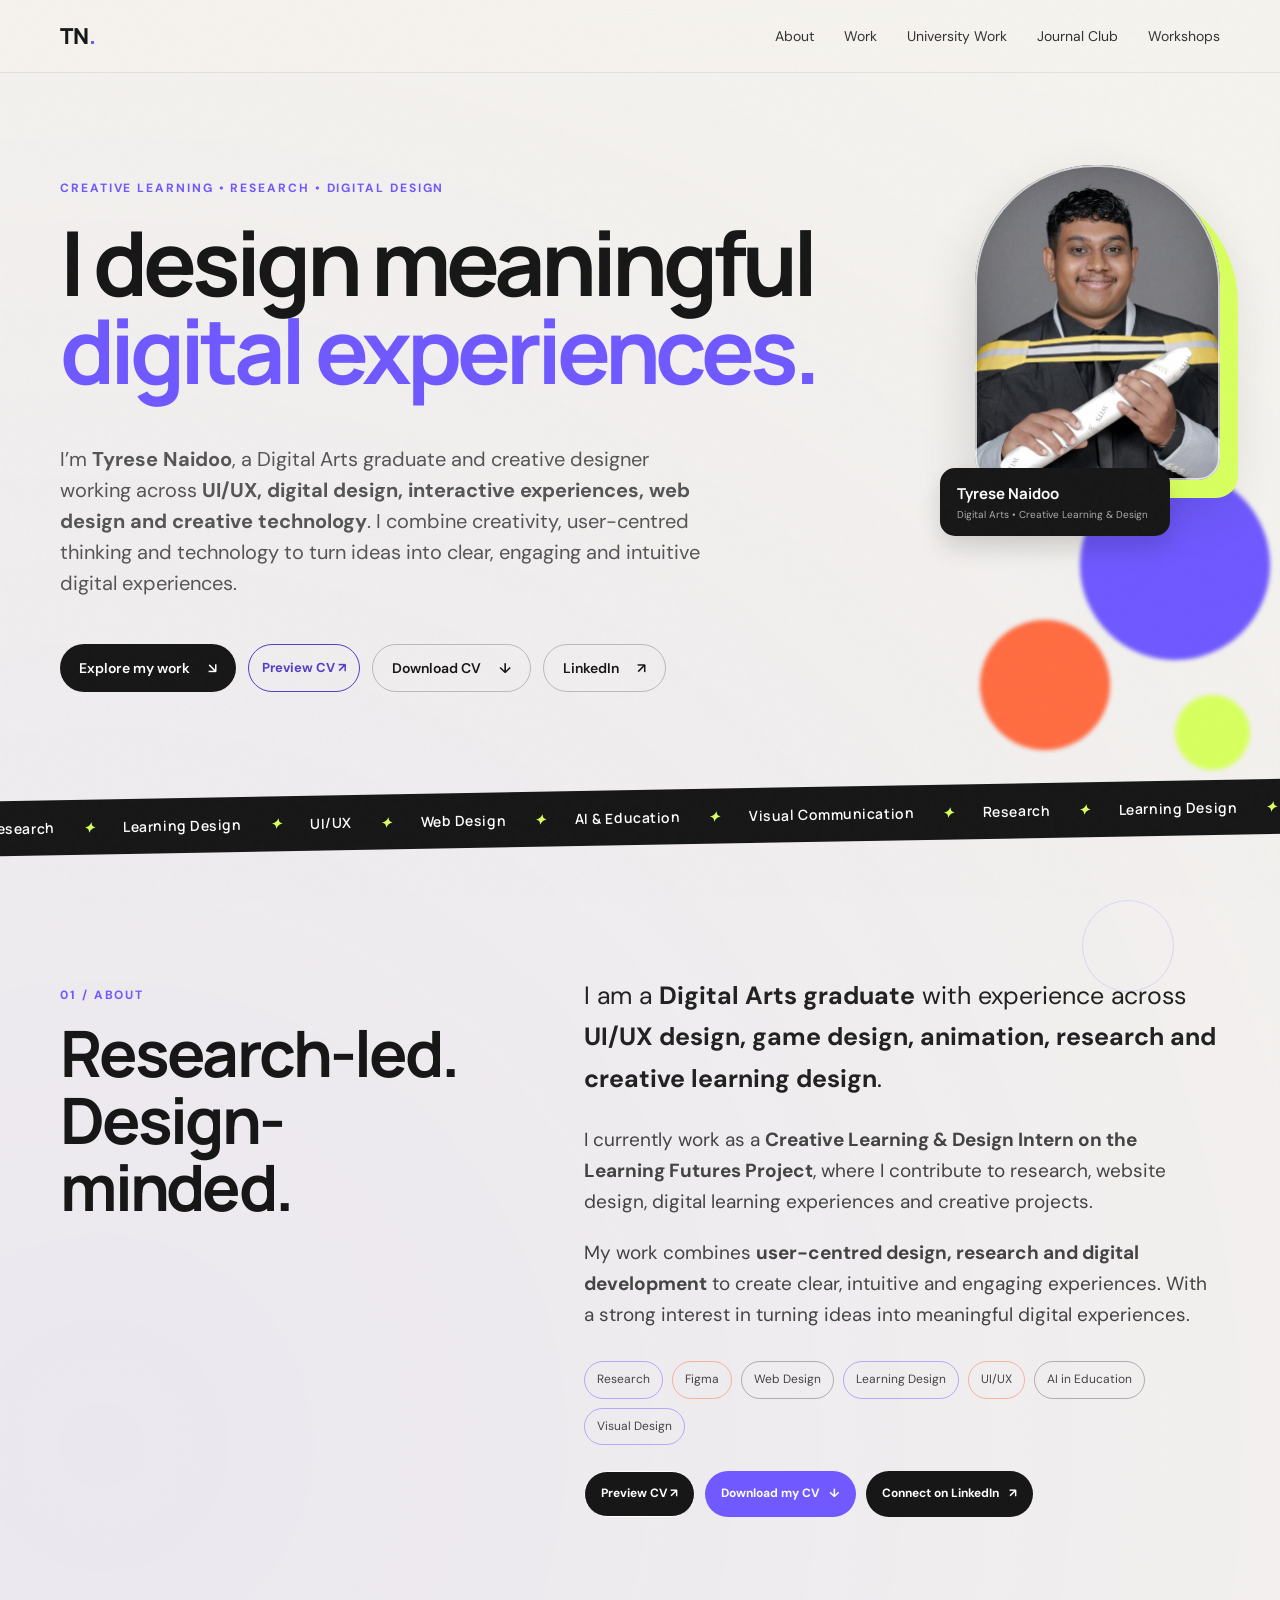
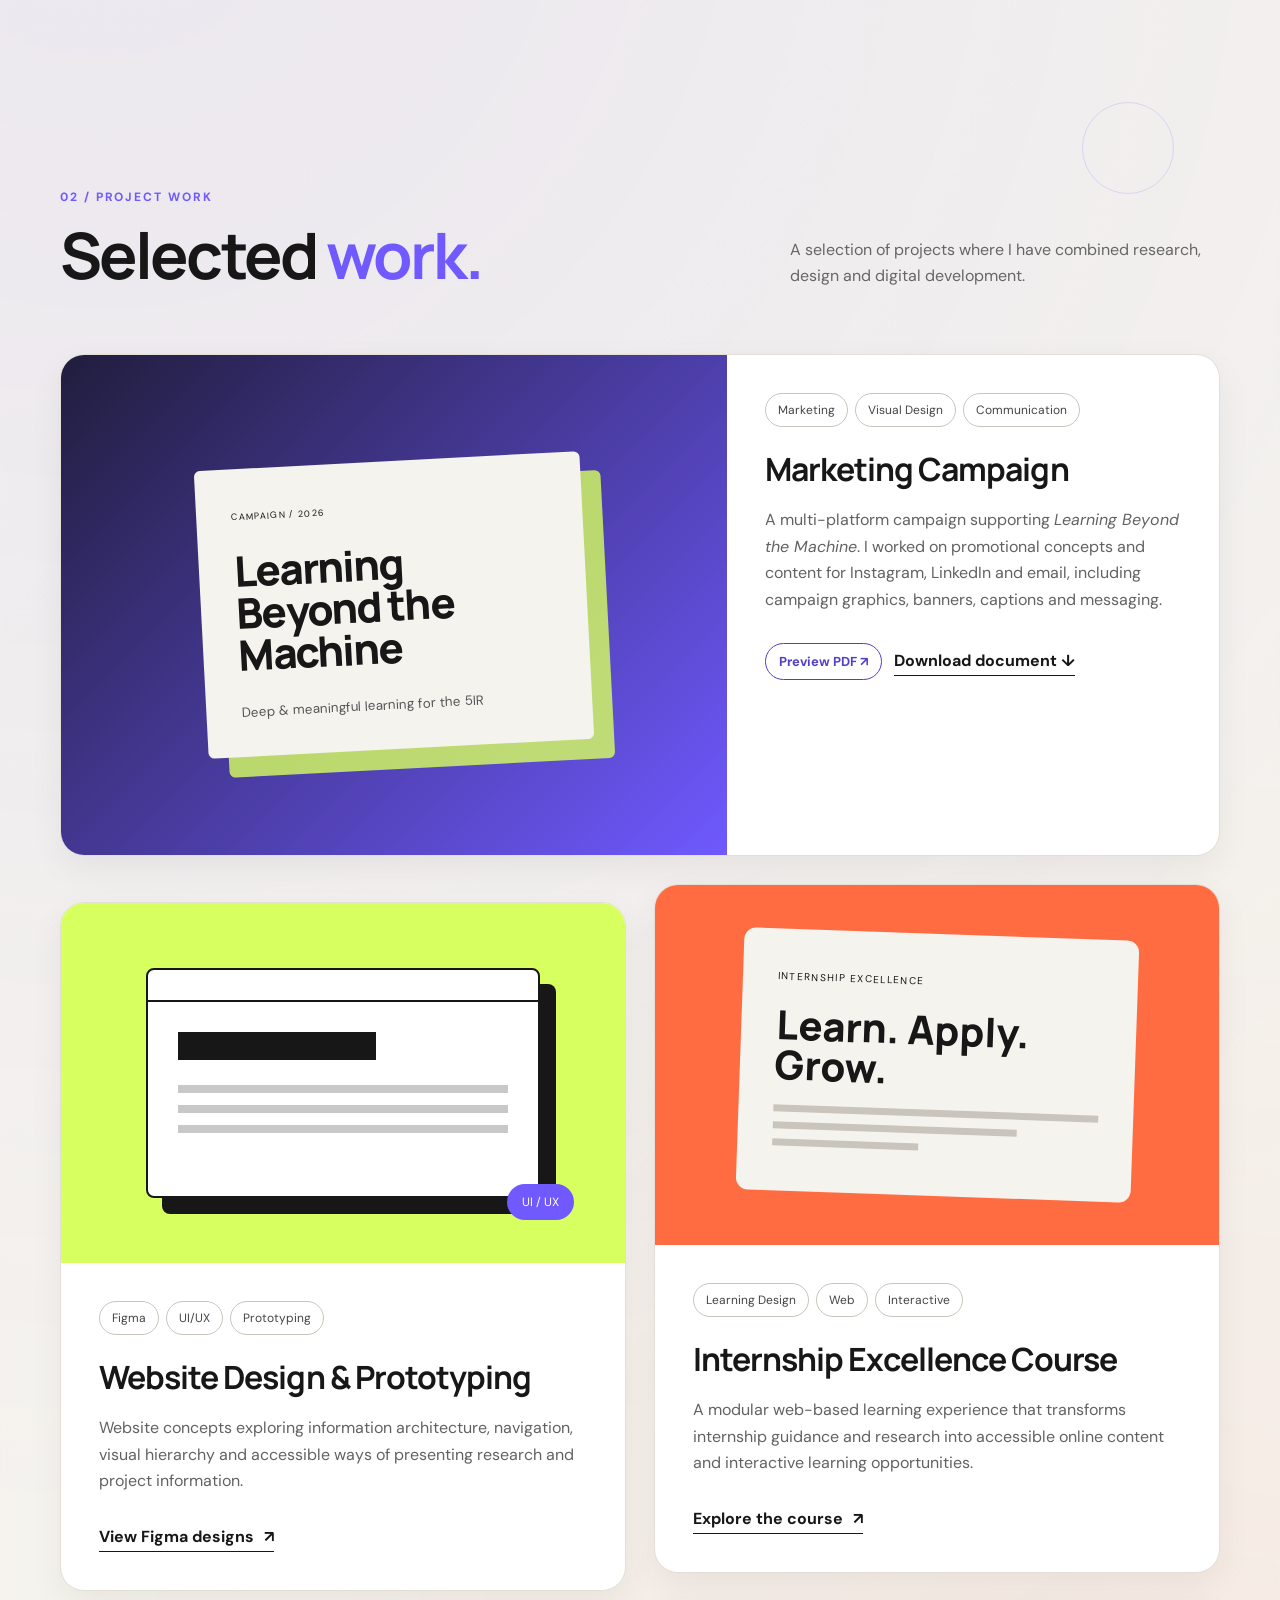
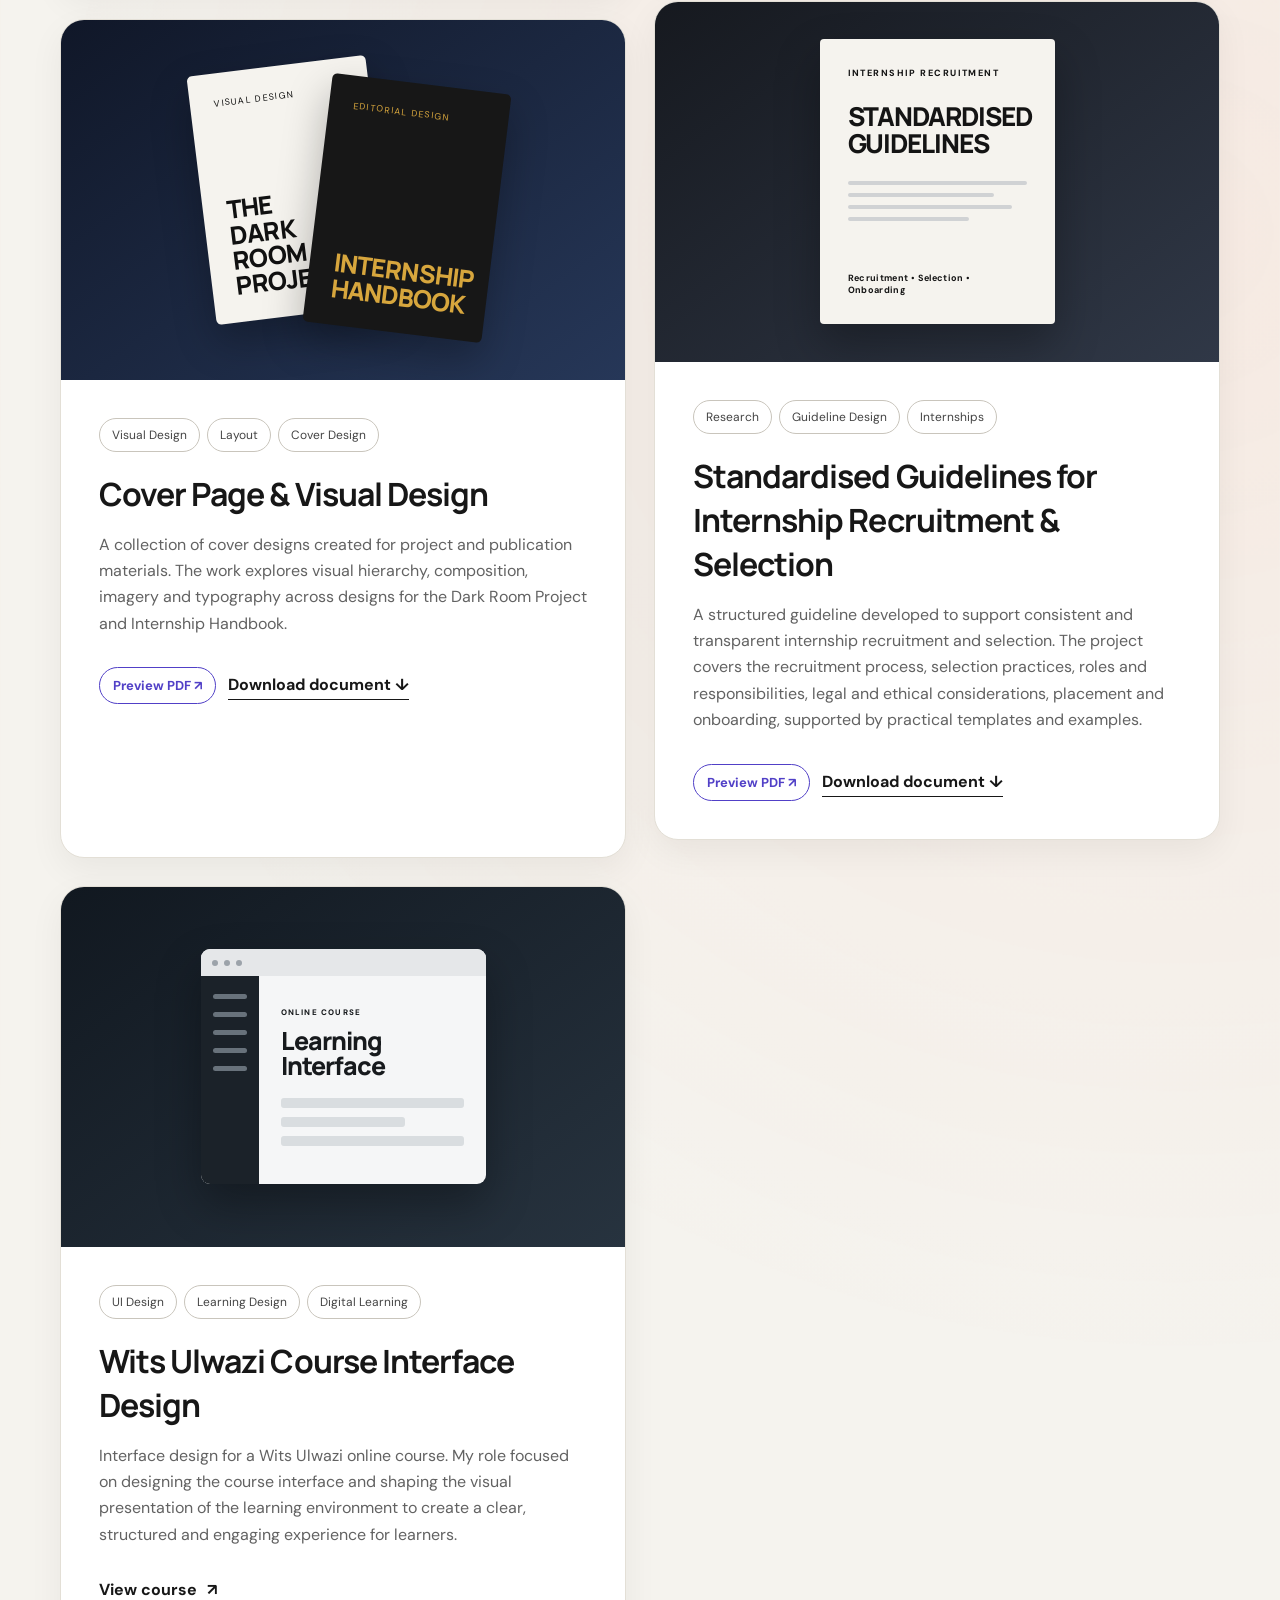
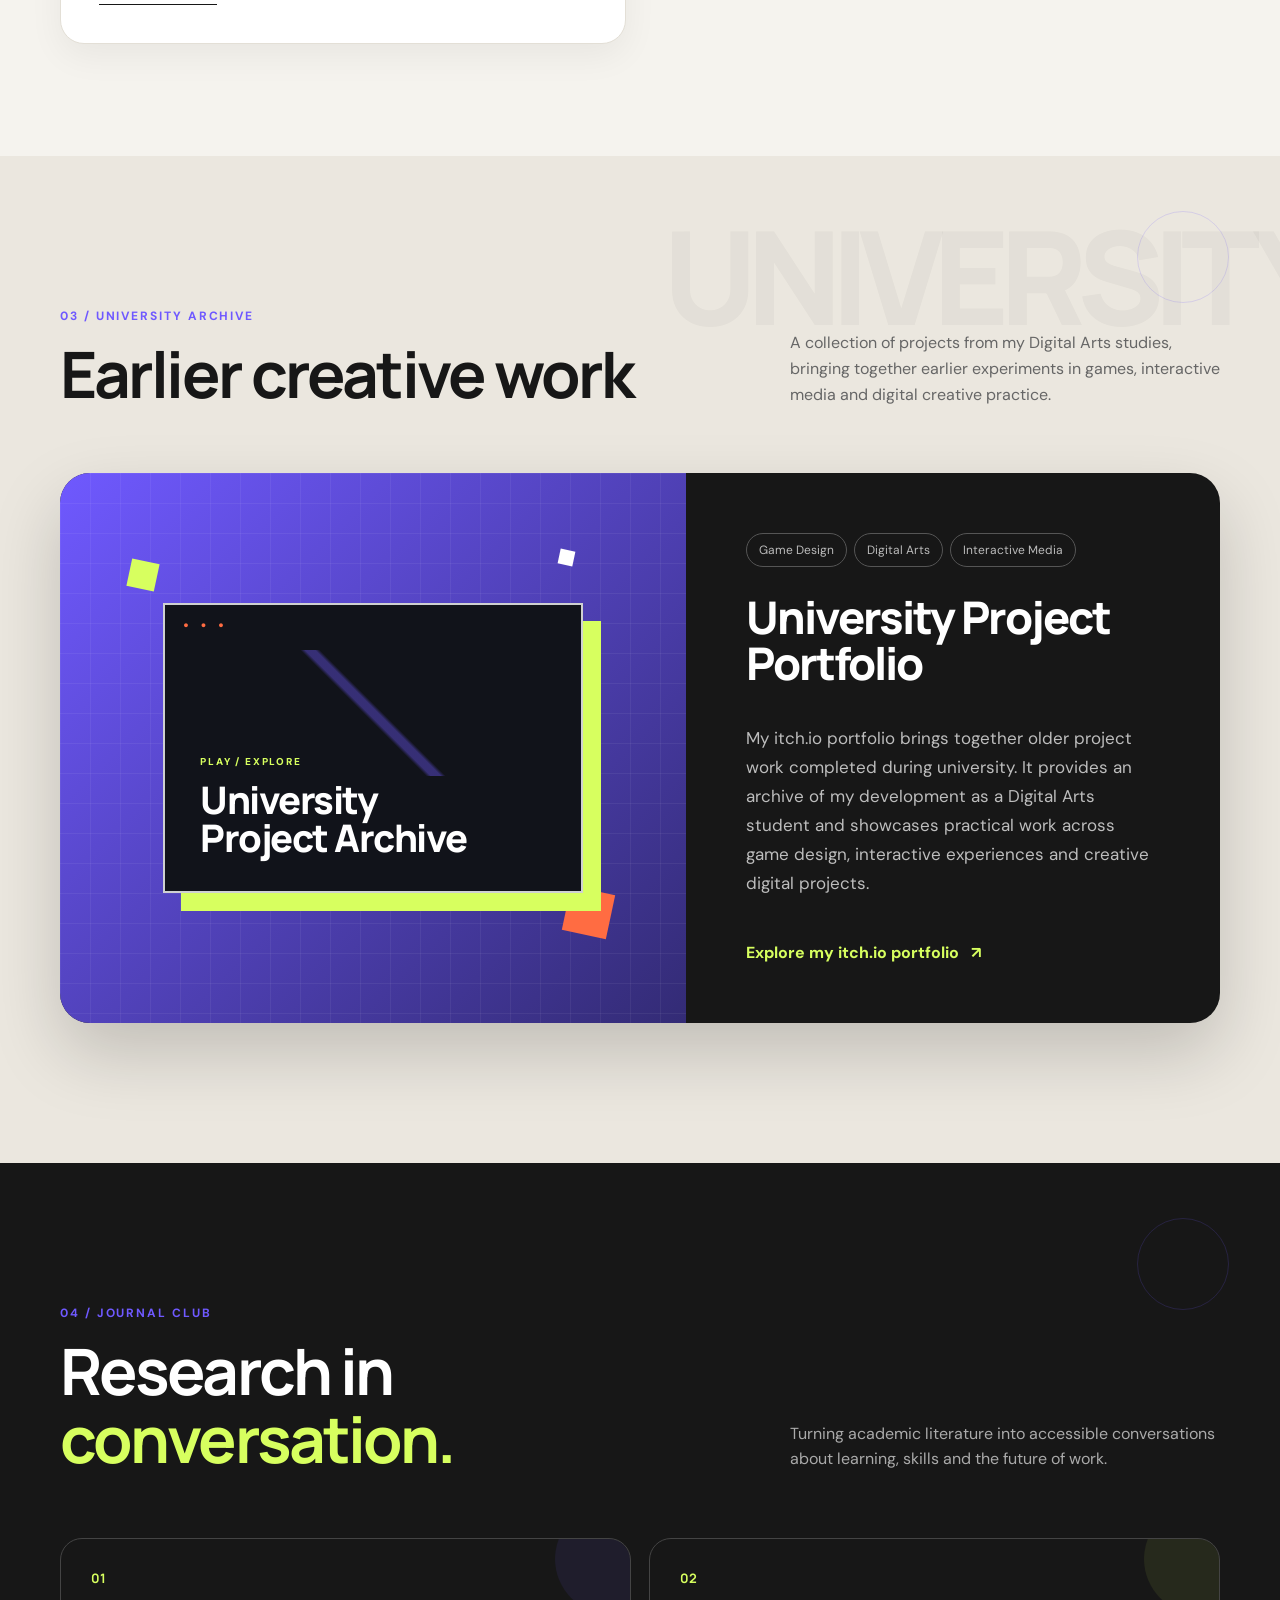
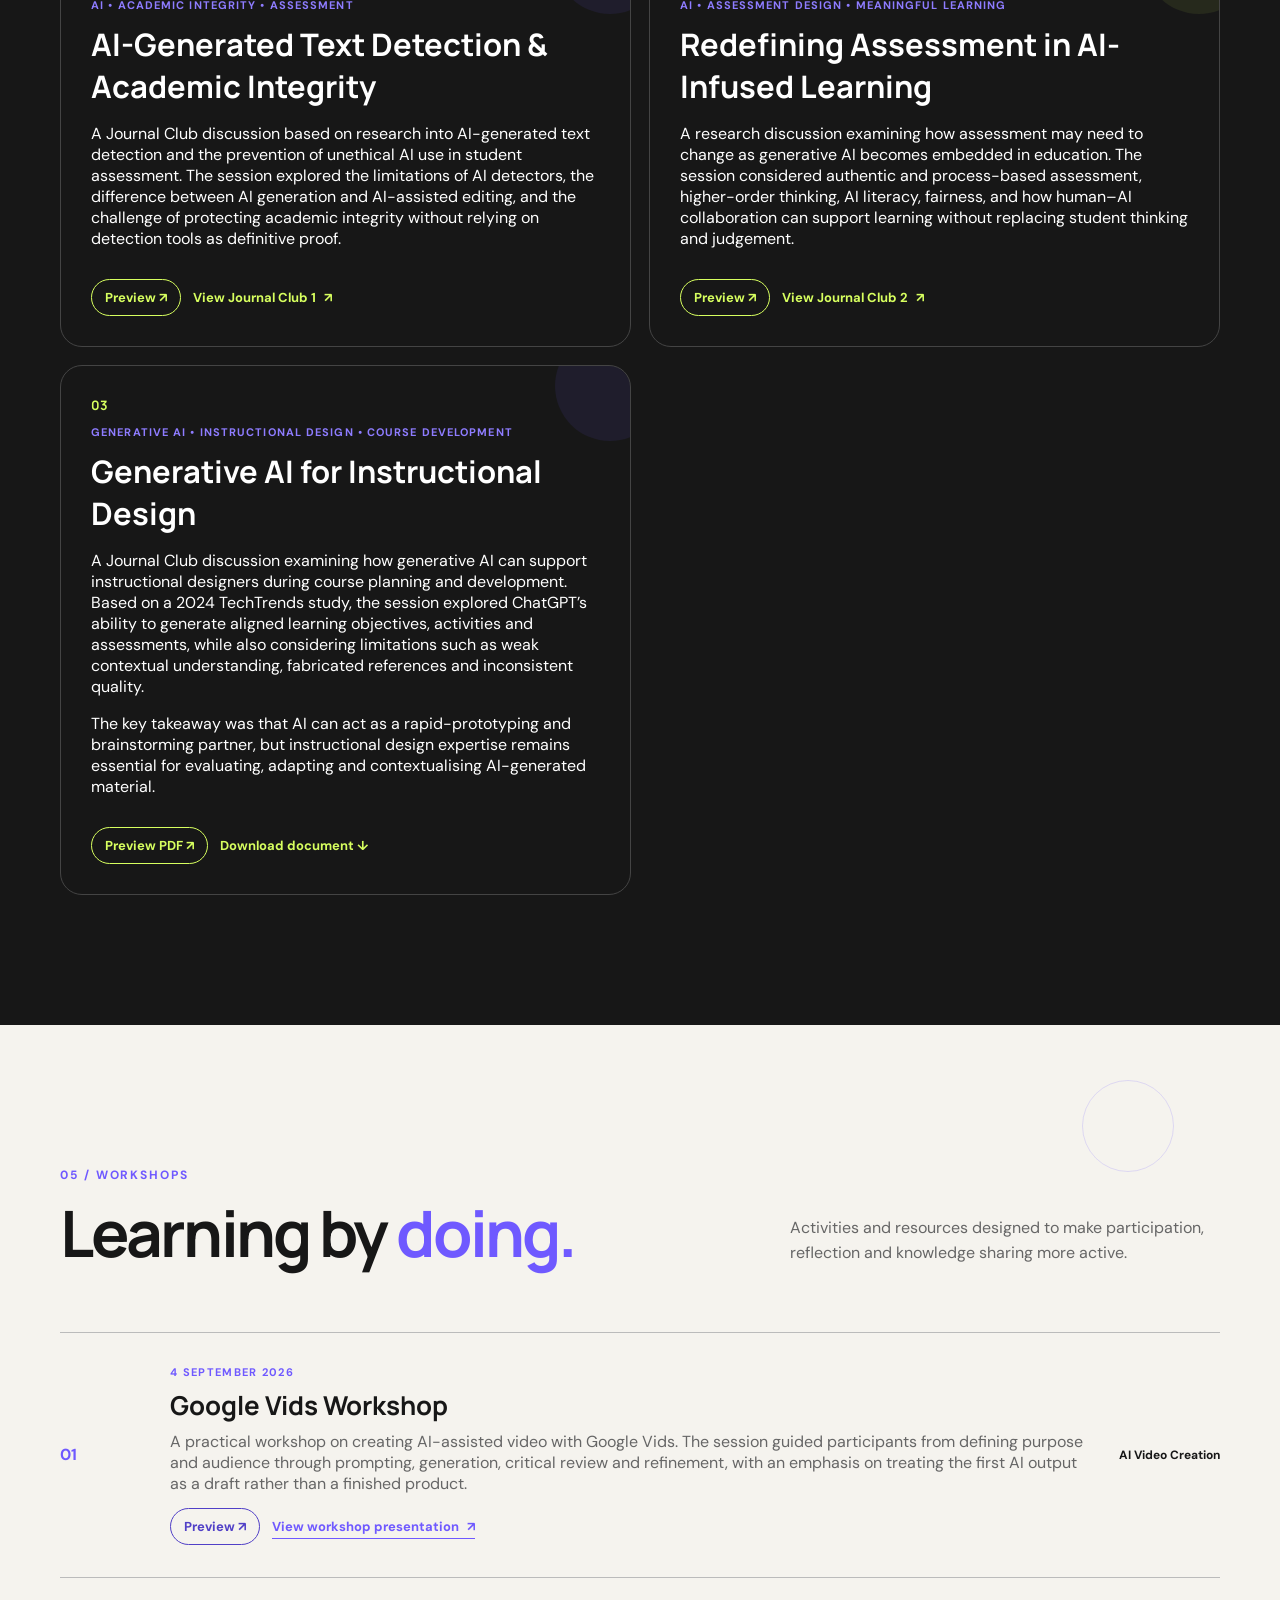
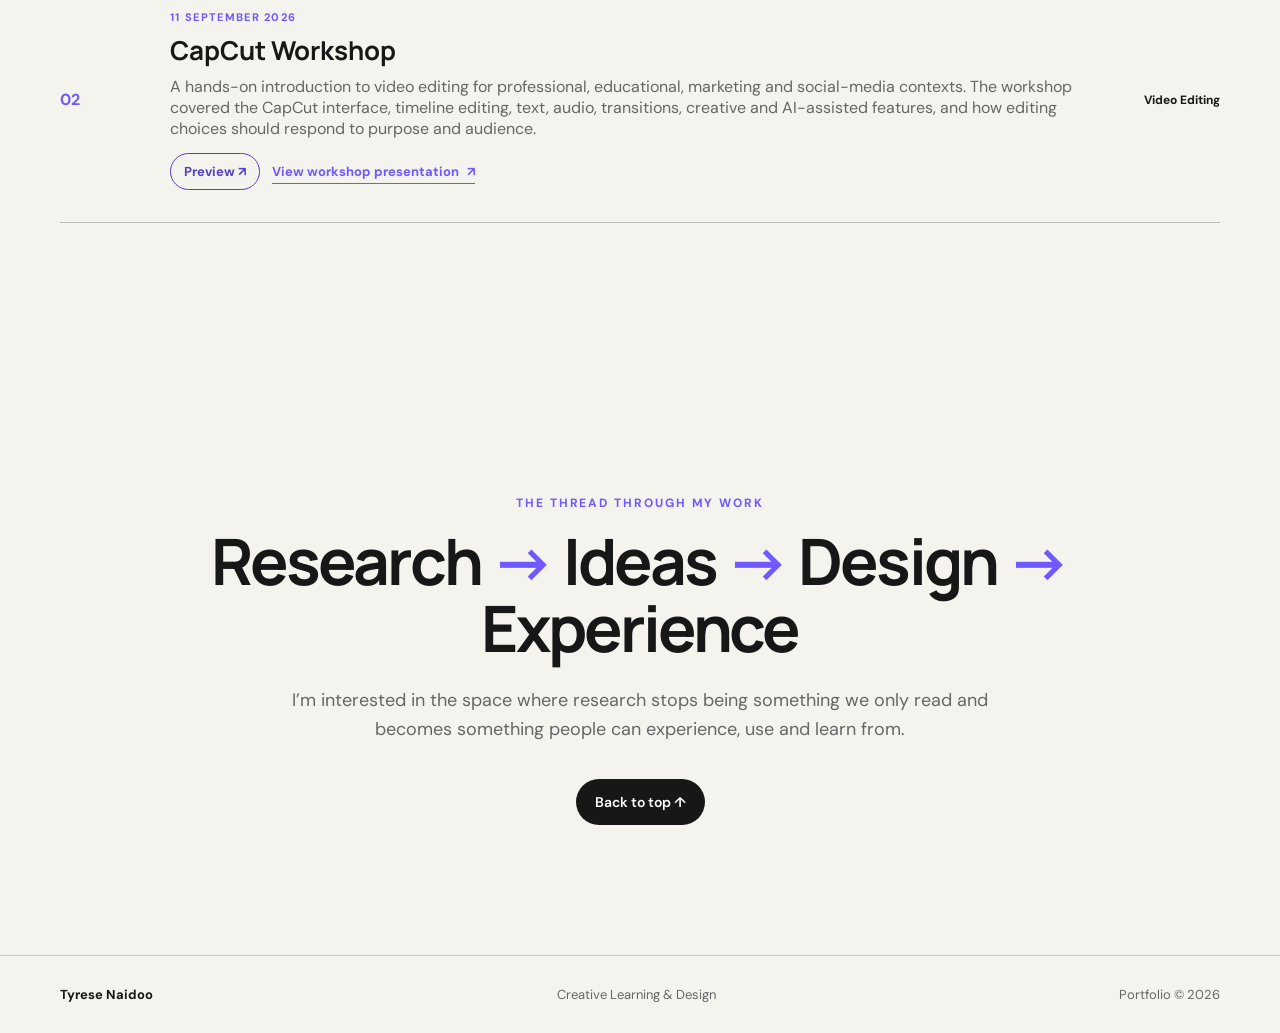
==== Tyrese-Portfolio-GitHub-Ready/index.html @ 3969289c "Initial portfolio website" ====
<!DOCTYPE html>

<html lang="en">
<head>
<meta charset="utf-8"/>
<meta content="width=device-width, initial-scale=1.0" name="viewport"/>
<meta content="Tyrese Naidoo — Creative Learning &amp; Design portfolio." name="description"/>
<title>Tyrese Naidoo | Creative Learning &amp; Design</title>
<link href="https://fonts.googleapis.com" rel="preconnect"/>
<link crossorigin="" href="https://fonts.gstatic.com" rel="preconnect"/>
<link href="https://fonts.googleapis.com/css2?family=DM+Sans:wght@400;500;600;700&amp;family=Manrope:wght@500;600;700;800&amp;display=swap" rel="stylesheet"/>
<link href="style.css" rel="stylesheet">
</link></head>
<body>
<div class="noise"></div>
<header class="nav-wrap">
<nav class="nav container">
<a aria-label="Tyrese Naidoo home" class="brand" href="#home">TN<span>.</span></a>
<button aria-expanded="false" aria-label="Open navigation" class="menu-btn">Menu</button>
<div class="nav-links">
<a href="#about">About</a>
<a href="#work">Work</a>
<a href="#university">University Work</a>
<a href="#journal">Journal Club</a>
<a href="#workshops">Workshops</a>
</div>
</nav>
</header>
<main>
<section class="hero container" id="home">
<div class="eyebrow reveal">CREATIVE LEARNING • RESEARCH • DIGITAL DESIGN</div>
<h1 class="reveal delay-1">I design meaningful<br/><span>digital experiences.</span></h1>
<p class="hero-copy reveal delay-2">
        I’m <strong>Tyrese Naidoo</strong>, a Digital Arts graduate and creative designer working across
        <strong>UI/UX, digital design, interactive experiences, web design and creative technology</strong>.
        I combine creativity, user-centred thinking and technology to turn ideas into clear, engaging and intuitive digital experiences.
      </p>
<div class="hero-actions reveal delay-3">
<a class="btn primary" href="#work">Explore my work <span>↘</span></a>
<a class="btn ghost preview-link" href="Tyrese-Naidoo-CV.pdf" rel="noopener" target="_blank">Preview CV ↗</a><a class="btn ghost" download="" href="Tyrese-Naidoo-CV.pdf">Download CV <span>↓</span></a>
<a class="btn ghost" href="https://www.linkedin.com/in/tyrese-naidoo-35254b376/" rel="noopener" target="_blank">LinkedIn <span>↗</span></a>
</div>
<div class="profile-card reveal delay-2">
<div class="profile-frame">
<img alt="Tyrese Naidoo" src="tyrese-profile.png"/>
</div>
<div class="profile-caption">
<strong>Tyrese Naidoo</strong>
<span>Digital Arts • Creative Learning &amp; Design</span>
</div>
</div>
<div aria-hidden="true" class="hero-orbit">
<div class="orb orb-a"></div><div class="orb orb-b"></div><div class="orb orb-c"></div>
</div>
</section>
<section aria-label="Areas of practice" class="marquee">
<div class="marquee-track">
<span>Research</span><i>✦</i><span>Learning Design</span><i>✦</i><span>UI/UX</span><i>✦</i>
<span>Web Design</span><i>✦</i><span>AI &amp; Education</span><i>✦</i><span>Visual Communication</span><i>✦</i>
<span>Research</span><i>✦</i><span>Learning Design</span><i>✦</i><span>UI/UX</span><i>✦</i>
<span>Web Design</span><i>✦</i><span>AI &amp; Education</span><i>✦</i><span>Visual Communication</span><i>✦</i>
</div>
</section>
<section class="section container about-grid" id="about">
<div>
<p class="section-kicker">01 / ABOUT</p>
<h2>Research-led.<br/>Design-minded.</h2>
</div>
<div class="about-copy">
<p>
          I am a <strong>Digital Arts graduate</strong> with experience across <strong>UI/UX design, game design, animation, research and creative learning design</strong>.
        </p>
<p>
          I currently work as a <strong>Creative Learning &amp; Design Intern on the Learning Futures Project</strong>, where I contribute to research, website design, digital learning experiences and creative projects.
        </p>
<p>
          My work combines <strong>user-centred design, research and digital development</strong> to create clear, intuitive and engaging experiences. With a strong interest in turning ideas into meaningful digital experiences.
        </p>
<div class="skill-pills">
<span>Research</span><span>Figma</span><span>Web Design</span><span>Learning Design</span>
<span>UI/UX</span><span>AI in Education</span><span>Visual Design</span>
</div><div class="about-links">
<a class="preview-link" href="Tyrese-Naidoo-CV.pdf" rel="noopener" target="_blank">Preview CV ↗</a><a download="" href="Tyrese-Naidoo-CV.pdf">Download my CV <span>↓</span></a>
<a href="https://www.linkedin.com/in/tyrese-naidoo-35254b376/" rel="noopener" target="_blank">Connect on LinkedIn <span>↗</span></a>
</div>
</div>
</section>
<section class="section container" id="work">
<div class="section-head">
<div><p class="section-kicker">02 / PROJECT WORK</p><h2>Selected <span class="accent-word">work.</span></h2></div>
<p>A selection of projects where I have combined research, design and digital development.</p>
</div>
<div class="project-grid">
<article class="project-card feature reveal">
<div class="project-visual visual-campaign">
<div class="mini-window">
<span class="tiny">CAMPAIGN / 2026</span>
<strong>Learning<br/>Beyond the<br/>Machine</strong>
<small>Deep &amp; meaningful learning for the 5IR</small>
</div>
</div>
<div class="project-info">
<div class="tags"><span>Marketing</span><span>Visual Design</span><span>Communication</span></div>
<h3>Marketing Campaign</h3>
<p>
              A multi-platform campaign supporting <em>Learning Beyond the Machine</em>. I worked on
              promotional concepts and content for Instagram, LinkedIn and email, including campaign
              graphics, banners, captions and messaging.
            </p>
<a class="preview-link" href="previews/Updated%20Marketing%20Campaign.pdf" rel="noopener" target="_blank">Preview PDF ↗</a><a class="project-link" download="" href="Updated%20Marketing%20Campaign.docx" rel="noopener">Download document ↓</a>
</div>
</article>
<article class="project-card reveal">
<div class="project-visual visual-figma">
<div class="wireframe">
<div class="wire-top"></div>
<div class="wire-body"><b></b><i></i><i></i><i></i></div>
</div>
<span class="floating-label">UI / UX</span>
</div>
<div class="project-info">
<div class="tags"><span>Figma</span><span>UI/UX</span><span>Prototyping</span></div>
<h3>Website Design &amp; Prototyping</h3>
<p>
              Website concepts exploring information architecture, navigation, visual hierarchy and
              accessible ways of presenting research and project information.
            </p>
<a class="project-link" href="https://www.figma.com/design/zjlbeFJqVUvPdxGptGPYs6/Untitled?node-id=0-1&amp;t=cIj72XMpgiNzl3ck-1" rel="noopener" target="_blank">
              View Figma designs <span>↗</span>
</a>
</div>
</article>
<article class="project-card reveal">
<div class="project-visual visual-course">
<div class="course-ui">
<span>INTERNSHIP EXCELLENCE</span>
<h4>Learn. Apply.<br/>Grow.</h4>
<div class="course-lines"><i></i><i></i><i></i></div>
</div>
</div>
<div class="project-info">
<div class="tags"><span>Learning Design</span><span>Web</span><span>Interactive</span></div>
<h3>Internship Excellence Course</h3>
<p>
              A modular web-based learning experience that transforms internship guidance and research
              into accessible online content and interactive learning opportunities.
            </p>
<a class="project-link" href="https://tynaidoo.github.io/Mer-Internship-Project/modules/index.html" rel="noopener" target="_blank">
              Explore the course <span>↗</span>
</a>
</div>
</article>
<article class="project-card reveal">
<div class="project-visual visual-covers">
<div class="cover-stack">
<div class="cover-sheet cover-one"><small>VISUAL DESIGN</small><strong>THE<br/>DARK ROOM<br/>PROJECT</strong></div>
<div class="cover-sheet cover-two"><small>EDITORIAL DESIGN</small><strong>INTERNSHIP<br/>HANDBOOK</strong></div>
</div>
</div>
<div class="project-info">
<div class="tags"><span>Visual Design</span><span>Layout</span><span>Cover Design</span></div>
<h3>Cover Page &amp; Visual Design</h3>
<p>A collection of cover designs created for project and publication materials. The work explores visual hierarchy, composition, imagery and typography across designs for the Dark Room Project and Internship Handbook.</p>
<a class="preview-link" href="previews/Cover%20Page.pdf" rel="noopener" target="_blank">Preview PDF ↗</a><a class="project-link" download="" href="Cover%20Page.docx" rel="noopener">Download document ↓</a>
</div>
</article>
<article class="project-card reveal">
<div class="project-visual visual-guidelines">
<div class="guideline-doc">
<span class="guideline-kicker">INTERNSHIP RECRUITMENT</span>
<strong>STANDARDISED<br/>GUIDELINES</strong>
<div class="guideline-lines"><i></i><i></i><i></i><i></i></div>
<small>Recruitment • Selection • Onboarding</small>
</div>
</div>
<div class="project-info">
<div class="tags"><span>Research</span><span>Guideline Design</span><span>Internships</span></div>
<h3>Standardised Guidelines for Internship Recruitment &amp; Selection</h3>
<p>
              A structured guideline developed to support consistent and transparent internship recruitment and selection. The project covers the recruitment process, selection practices, roles and responsibilities, legal and ethical considerations, placement and onboarding, supported by practical templates and examples.
            </p>
<a class="preview-link" href="previews/Standardised%20Guidelines%20for%20Internship%20Recruitment%20and%20Selection%20Processes.pdf" rel="noopener" target="_blank">Preview PDF ↗</a><a class="project-link" download="" href="Standardised%20Guidelines%20for%20Internship%20Recruitment%20and%20Selection%20Processes.docx" rel="noopener">Download document ↓</a>
</div>
</article>
<article class="project-card reveal">
<div class="project-visual visual-ulwazi">
<div class="ulwazi-screen">
<div class="ulwazi-top"><span></span><span></span><span></span></div>
<div class="ulwazi-sidebar">
<i></i><i></i><i></i><i></i><i></i>
</div>
<div class="ulwazi-content">
<small>ONLINE COURSE</small>
<strong>Learning<br/>Interface</strong>
<div class="ulwazi-module"></div>
<div class="ulwazi-module short"></div>
<div class="ulwazi-module"></div>
</div>
</div>
</div>
<div class="project-info">
<div class="tags"><span>UI Design</span><span>Learning Design</span><span>Digital Learning</span></div>
<h3>Wits Ulwazi Course Interface Design</h3>
<p>
              Interface design for a Wits Ulwazi online course. My role focused on designing the course interface and shaping the visual presentation of the learning environment to create a clear, structured and engaging experience for learners.
            </p>
<a class="project-link" href="https://ulwazi.wits.ac.za/courses/36150?invitation=b63c2fa0-407e-4254-8a84-ef2022282e74" rel="noopener" target="_blank">
              View course <span>↗</span>
</a>
</div>
</article>
</div>
</section>
<section class="section university-section" id="university">
<div class="container">
<div class="section-head">
<div>
<p class="section-kicker">03 / UNIVERSITY ARCHIVE</p>
<h2>Earlier creative work</h2>
</div>
<p>A collection of projects from my Digital Arts studies, bringing together earlier experiments in games, interactive media and digital creative practice.</p>
</div>
<a class="archive-card" href="https://tyresenaidoo.itch.io/" rel="noopener" target="_blank">
<div class="archive-art">
<div class="pixel pixel-1"></div><div class="pixel pixel-2"></div><div class="pixel pixel-3"></div>
<div class="game-window">
<div class="game-grid"></div>
<span>PLAY / EXPLORE</span>
<strong>University<br/>Project Archive</strong>
</div>
</div>
<div class="archive-copy">
<div class="tags"><span>Game Design</span><span>Digital Arts</span><span>Interactive Media</span></div>
<h3>University Project Portfolio</h3>
<p>My itch.io portfolio brings together older project work completed during university. It provides an archive of my development as a Digital Arts student and showcases practical work across game design, interactive experiences and creative digital projects.</p>
<span class="archive-cta">Explore my itch.io portfolio <b>↗</b></span>
</div>
</a>
</div>
</section>
<section class="section dark-section" id="journal">
<div class="container">
<div class="section-head light">
<div><p class="section-kicker">04 / JOURNAL CLUB</p><h2>Research in <span class="lime-word">conversation.</span></h2></div>
<p>Turning academic literature into accessible conversations about learning, skills and the future of work.</p>
</div>
<div class="journal-grid">
<article class="journal-card">
<span class="number">01</span>
<div>
<p class="meta">AI • ACADEMIC INTEGRITY • ASSESSMENT</p>
<h3>AI-Generated Text Detection &amp; Academic Integrity</h3>
<p>A Journal Club discussion based on research into AI-generated text detection and the prevention of unethical AI use in student assessment. The session explored the limitations of AI detectors, the difference between AI generation and AI-assisted editing, and the challenge of protecting academic integrity without relying on detection tools as definitive proof.</p>
<a class="preview-link" href="https://docs.google.com/document/d/1Oo4jW1Os_nalnLTnwnfw49mO8QmMtgFc/preview" rel="noopener" target="_blank">Preview ↗</a><a class="journal-link" href="https://docs.google.com/document/d/1Oo4jW1Os_nalnLTnwnfw49mO8QmMtgFc/edit?usp=drivesdk" rel="noopener" target="_blank">View Journal Club 1 <span>↗</span></a>
</div>
</article>
<article class="journal-card">
<span class="number">02</span>
<div>
<p class="meta">AI • ASSESSMENT DESIGN • MEANINGFUL LEARNING</p>
<h3>Redefining Assessment in AI-Infused Learning</h3>
<p>A research discussion examining how assessment may need to change as generative AI becomes embedded in education. The session considered authentic and process-based assessment, higher-order thinking, AI literacy, fairness, and how human–AI collaboration can support learning without replacing student thinking and judgement.</p>
<a class="preview-link" href="https://docs.google.com/document/d/1vk53L7X7WRlj57489Z-CuPe7KPDogUgi/preview" rel="noopener" target="_blank">Preview ↗</a><a class="journal-link" href="https://docs.google.com/document/d/1vk53L7X7WRlj57489Z-CuPe7KPDogUgi/edit?usp=drivesdk" rel="noopener" target="_blank">View Journal Club 2 <span>↗</span></a>
</div>
</article>
<article class="journal-card">
<span class="number">03</span>
<div>
<p class="meta">GENERATIVE AI • INSTRUCTIONAL DESIGN • COURSE DEVELOPMENT</p>
<h3>Generative AI for Instructional Design</h3>
<p>A Journal Club discussion examining how generative AI can support instructional designers during course planning and development. Based on a 2024 TechTrends study, the session explored ChatGPT’s ability to generate aligned learning objectives, activities and assessments, while also considering limitations such as weak contextual understanding, fabricated references and inconsistent quality.</p>
<p>The key takeaway was that AI can act as a rapid-prototyping and brainstorming partner, but instructional design expertise remains essential for evaluating, adapting and contextualising AI-generated material.</p>
<a class="preview-link" href="previews/Journal%20club%203.pdf" rel="noopener" target="_blank">Preview PDF ↗</a><a class="journal-link" download="" href="Journal%20club%203.docx" rel="noopener">Download document ↓</a>
</div>
</article>
</div>
</div>
</section>
<section class="section container" id="workshops">
<div class="section-head">
<div><p class="section-kicker">05 / WORKSHOPS</p><h2>Learning by <span class="accent-word">doing.</span></h2></div>
<p>Activities and resources designed to make participation, reflection and knowledge sharing more active.</p>
</div>
<div class="workshop-list">
<article>
<span>01</span>
<div>
<p class="workshop-date">4 SEPTEMBER 2026</p>
<h3>Google Vids Workshop</h3>
<p>A practical workshop on creating AI-assisted video with Google Vids. The session guided participants from defining purpose and audience through prompting, generation, critical review and refinement, with an emphasis on treating the first AI output as a draft rather than a finished product.</p>
<a class="preview-link" href="https://docs.google.com/presentation/d/1GkKBJaGx4z2a20Rv3fCk2fs3hmXaapCd/preview" rel="noopener" target="_blank">Preview ↗</a><a class="workshop-link" href="https://docs.google.com/presentation/d/1GkKBJaGx4z2a20Rv3fCk2fs3hmXaapCd/edit?usp=drivesdk" rel="noopener" target="_blank">View workshop presentation <span>↗</span></a>
</div>
<b>AI Video Creation</b>
</article>
<article>
<span>02</span>
<div>
<p class="workshop-date">11 SEPTEMBER 2026</p>
<h3>CapCut Workshop</h3>
<p>A hands-on introduction to video editing for professional, educational, marketing and social-media contexts. The workshop covered the CapCut interface, timeline editing, text, audio, transitions, creative and AI-assisted features, and how editing choices should respond to purpose and audience.</p>
<a class="preview-link" href="https://docs.google.com/presentation/d/1rqCp120_V4SLwXFXX28kf8QHaeSVnti5/preview" rel="noopener" target="_blank">Preview ↗</a><a class="workshop-link" href="https://docs.google.com/presentation/d/1rqCp120_V4SLwXFXX28kf8QHaeSVnti5/edit?usp=drivesdk" rel="noopener" target="_blank">View workshop presentation <span>↗</span></a>
</div>
<b>Video Editing</b>
</article>
</div>
</section>
<section class="closing container">
<p class="section-kicker">THE THREAD THROUGH MY WORK</p>
<h2>Research <span>→</span> Ideas <span>→</span> Design <span>→</span> Experience</h2>
<p>I’m interested in the space where research stops being something we only read and becomes something people can experience, use and learn from.</p>
<a class="btn primary" href="#home">Back to top ↑</a>
</section>
</main>
<footer>
<div class="container footer-inner">
<strong>Tyrese Naidoo</strong>
<span>Creative Learning &amp; Design</span>
<span>Portfolio © 2026</span>
</div>
</footer>
<script src="script.js"></script>
</body>
</html>
---- Tyrese-Portfolio-GitHub-Ready/style.css ----
*{box-sizing:border-box}html{scroll-behavior:smooth}body{margin:0;background:#f5f3ee;color:#171717;font-family:"DM Sans",sans-serif;overflow-x:hidden}.container{width:min(1160px,calc(100% - 48px));margin:auto}.noise{position:fixed;inset:0;pointer-events:none;opacity:.025;z-index:999;background-image:url("data:image/svg+xml,%3Csvg viewBox='0 0 180 180' xmlns='http://www.w3.org/2000/svg'%3E%3Cfilter id='n'%3E%3CfeTurbulence type='fractalNoise' baseFrequency='.9' numOctaves='4' stitchTiles='stitch'/%3E%3C/filter%3E%3Crect width='100%25' height='100%25' filter='url(%23n)' opacity='.7'/%3E%3C/svg%3E")}.nav-wrap{position:fixed;top:0;left:0;right:0;z-index:50;background:rgba(245,243,238,.78);backdrop-filter:blur(14px);border-bottom:1px solid rgba(23,23,23,.08)}.nav{height:72px;display:flex;align-items:center;justify-content:space-between}.brand{font:800 22px "Manrope";text-decoration:none;color:#171717}.brand span{color:#6f59ff}.nav-links{display:flex;gap:30px}.nav-links a{color:#333;text-decoration:none;font-size:14px}.menu-btn{display:none;border:0;background:none;font:600 14px "DM Sans"}.hero{min-height:790px;padding-top:180px;position:relative;display:flex;flex-direction:column;align-items:flex-start}.eyebrow,.section-kicker{font-size:12px;font-weight:700;letter-spacing:.16em;color:#6f59ff}.hero h1{font:700 clamp(50px,7vw,92px)/.98 "Manrope";letter-spacing:-.055em;margin:22px 0 30px;max-width:1050px}.hero h1 span{color:#6f59ff}.hero-copy{font-size:20px;line-height:1.55;max-width:660px;color:#555}.hero-actions{display:flex;gap:12px;margin-top:25px}.btn{display:inline-flex;gap:18px;align-items:center;padding:14px 19px;border-radius:999px;text-decoration:none;font-weight:600;font-size:14px}.primary{background:#171717;color:#fff}.ghost{color:#171717;border:1px solid #bbb}.hero-orbit{position:absolute;right:-60px;bottom:20px;width:300px;height:300px}.orb{position:absolute;border-radius:50%;filter:blur(2px)}.orb-a{width:190px;height:190px;background:#6f59ff;right:10px;top:0}.orb-b{width:130px;height:130px;background:#ff6c42;left:0;bottom:20px}.orb-c{width:75px;height:75px;background:#d7ff5f;right:30px;bottom:0}.marquee{background:#171717;color:white;overflow:hidden;padding:18px 0;transform:rotate(-1deg);width:102%;margin-left:-1%}.marquee-track{display:flex;width:max-content;gap:28px;align-items:center;animation:scroll 28s linear infinite;font:600 14px "Manrope";letter-spacing:.04em}.marquee-track i{color:#d7ff5f}@keyframes scroll{to{transform:translateX(-50%)}}.section{padding-top:130px;padding-bottom:130px}.about-grid{display:grid;grid-template-columns:.8fr 1.2fr;gap:100px}.about-grid h2,.section-head h2,.closing h2{font:700 clamp(40px,5vw,68px)/1.05 "Manrope";letter-spacing:-.045em;margin:16px 0}.about-copy{font-size:19px;line-height:1.65;color:#444}.about-copy p:first-child{font-size:25px;color:#222;margin-top:0}.skill-pills{display:flex;flex-wrap:wrap;gap:9px;margin-top:30px}.skill-pills span,.tags span{border:1px solid #c9c5bc;border-radius:999px;padding:8px 12px;font-size:12px;color:#444}.section-head{display:flex;justify-content:space-between;align-items:end;margin-bottom:50px}.section-head>p{max-width:430px;color:#666;line-height:1.6}.project-grid{display:grid;grid-template-columns:1fr 1fr;gap:22px}.project-card{background:#fff;border-radius:24px;overflow:hidden;border:1px solid #e3dfd6}.project-card.feature{grid-column:1/-1;display:grid;grid-template-columns:1.15fr .85fr}.project-visual{min-height:360px;position:relative;display:grid;place-items:center;overflow:hidden}.feature .project-visual{min-height:500px}.visual-campaign{background:linear-gradient(135deg,#211d3d,#6f59ff)}.mini-window{background:#f5f3ee;width:58%;padding:35px;border-radius:6px;box-shadow:20px 20px 0 rgba(215,255,95,.8);transform:rotate(-3deg)}.mini-window .tiny{font-size:9px;letter-spacing:.15em}.mini-window strong{display:block;font:800 42px/1 "Manrope";letter-spacing:-.04em;margin:25px 0}.mini-window small{color:#555}.visual-figma{background:#d7ff5f}.wireframe{width:70%;height:230px;background:white;border:2px solid #171717;border-radius:8px;box-shadow:16px 16px 0 #171717}.wire-top{height:32px;border-bottom:2px solid #171717}.wire-body{padding:30px}.wire-body b{display:block;width:60%;height:28px;background:#171717;margin-bottom:25px}.wire-body i{display:block;width:100%;height:8px;background:#c8c8c8;margin:12px 0}.floating-label{position:absolute;right:9%;bottom:12%;background:#6f59ff;color:#fff;padding:10px 15px;border-radius:999px;font-size:12px}.visual-course{background:#ff6c42}.course-ui{width:70%;background:#f5f3ee;padding:35px;border-radius:12px;transform:rotate(2deg)}.course-ui span{font-size:10px;letter-spacing:.13em}.course-ui h4{font:800 40px/1 "Manrope";margin:20px 0}.course-lines i{display:block;height:7px;background:#c9c5bc;margin:10px 0}.course-lines i:nth-child(2){width:75%}.course-lines i:nth-child(3){width:45%}.project-info{padding:32px}.tags{display:flex;flex-wrap:wrap;gap:7px}.project-info h3{font:700 30px "Manrope";letter-spacing:-.03em;margin:20px 0 12px}.project-info p{color:#626262;line-height:1.65}.project-link{display:inline-flex;gap:10px;margin-top:15px;color:#171717;font-weight:700;text-decoration:none;border-bottom:1px solid #171717;padding-bottom:4px}.dark-section{background:#171717;color:#fff}.section-head.light>p{color:#aaa}.journal-grid{display:grid;grid-template-columns:1fr 1fr;gap:18px}.journal-card{border:1px solid #444;border-radius:22px;padding:30px;min-height:320px;display:flex;flex-direction:column;justify-content:space-between;transition:.25s}.journal-card:hover{background:#232323;transform:translateY(-4px)}.journal-card .number{color:#d7ff5f;font:700 13px "Manrope"}.journal-card .meta{color:#8e7cff;font-size:11px;font-weight:700;letter-spacing:.1em}.journal-card h3{font:700 31px "Manrope";margin:10px 0}.journal-card p:last-child{color:#bbb;line-height:1.6}.workshop-list{border-top:1px solid #bbb}.workshop-list article{display:grid;grid-template-columns:80px 1fr auto;gap:30px;align-items:center;padding:32px 0;border-bottom:1px solid #bbb}.workshop-list article>span{color:#6f59ff;font-weight:700}.workshop-list h3{font:700 26px "Manrope";margin:0 0 8px}.workshop-list p{margin:0;color:#666}.workshop-list b{font-size:12px}.closing{text-align:center;padding-top:130px;padding-bottom:130px}.closing h2 span{color:#6f59ff}.closing>p:not(.section-kicker){max-width:720px;margin:25px auto 35px;color:#666;font-size:18px;line-height:1.6}footer{border-top:1px solid #ccc;padding:30px 0}.footer-inner{display:flex;justify-content:space-between;color:#666;font-size:13px}.footer-inner strong{color:#171717}.reveal{opacity:0;transform:translateY(18px);transition:.7s ease}.reveal.visible{opacity:1;transform:none}.delay-1{transition-delay:.08s}.delay-2{transition-delay:.16s}.delay-3{transition-delay:.24s}@media(max-width:800px){.container{width:min(100% - 28px,1160px)}.nav-links{display:none;position:absolute;top:72px;left:0;right:0;background:#f5f3ee;padding:22px;flex-direction:column}.nav-links.open{display:flex}.menu-btn{display:block}.hero{min-height:720px;padding-top:150px}.hero h1{font-size:52px}.hero-orbit{opacity:.35;right:-130px}.about-grid,.project-card.feature,.journal-grid{grid-template-columns:1fr}.about-grid{gap:30px}.project-card.feature{display:block}.section-head{display:block}.section-head>p{margin-top:20px}.project-grid{grid-template-columns:1fr}.project-card.feature{grid-column:auto}.feature .project-visual,.project-visual{min-height:340px}.mini-window{width:70%}.mini-window strong{font-size:32px}.workshop-list article{grid-template-columns:45px 1fr}.workshop-list b{display:none}.footer-inner{flex-direction:column;gap:8px}.section{padding-top:90px;padding-bottom:90px}}
.workshop-date{font-size:11px!important;font-weight:700;letter-spacing:.12em;color:#6f59ff!important;margin:0 0 8px!important}

.journal-link,.workshop-link{display:inline-flex;gap:8px;align-items:center;margin-top:14px;font-size:13px;font-weight:700;text-decoration:none}.journal-link{color:#d7ff5f}.workshop-link{color:#6f59ff;border-bottom:1px solid #6f59ff;padding-bottom:3px}

.visual-covers{background:linear-gradient(145deg,#101728,#263758)}.cover-stack{position:relative;width:72%;height:270px}.cover-sheet{position:absolute;width:180px;height:250px;border-radius:5px;padding:24px;box-shadow:0 18px 40px rgba(0,0,0,.28);display:flex;flex-direction:column;justify-content:space-between}.cover-sheet small{font-size:9px;letter-spacing:.15em}.cover-sheet strong{font:800 25px/1.02 "Manrope";letter-spacing:-.03em}.cover-one{left:15%;top:0;background:#f5f3ee;color:#111;transform:rotate(-7deg)}.cover-two{right:12%;top:18px;background:#171717;color:#d7a63d;transform:rotate(7deg)}

.visual-guidelines{background:linear-gradient(145deg,#16191f,#303847)}
.guideline-doc{width:235px;height:285px;background:#f5f3ee;color:#141414;border-radius:4px;padding:28px;box-shadow:0 20px 45px rgba(0,0,0,.3);display:flex;flex-direction:column}
.guideline-kicker{font-size:9px;letter-spacing:.16em;font-weight:800;margin-bottom:24px}
.guideline-doc strong{font:800 26px/1.02 "Manrope";letter-spacing:-.04em}
.guideline-lines{margin-top:25px;display:grid;gap:8px}
.guideline-lines i{display:block;height:4px;background:#d0d2d4;border-radius:4px}
.guideline-lines i:nth-child(2){width:82%}.guideline-lines i:nth-child(3){width:92%}.guideline-lines i:nth-child(4){width:68%}
.guideline-doc small{margin-top:auto;font-size:9px;font-weight:700;letter-spacing:.04em}

.visual-ulwazi{background:linear-gradient(145deg,#111820,#27333f)}
.ulwazi-screen{width:285px;height:235px;background:#f5f6f7;border-radius:9px;box-shadow:0 20px 45px rgba(0,0,0,.32);position:relative;overflow:hidden}
.ulwazi-top{height:27px;background:#e5e7e9;display:flex;gap:6px;align-items:center;padding-left:11px}
.ulwazi-top span{width:6px;height:6px;border-radius:50%;background:#9ca3aa}
.ulwazi-sidebar{position:absolute;left:0;top:27px;bottom:0;width:58px;background:#1b2229;padding:18px 12px;display:grid;align-content:start;gap:13px}
.ulwazi-sidebar i{height:5px;background:#68727b;border-radius:4px}
.ulwazi-content{margin-left:58px;padding:23px 22px;color:#171a1d}
.ulwazi-content small{font-size:8px;letter-spacing:.15em;font-weight:800}
.ulwazi-content strong{display:block;font:800 25px/1 "Manrope";letter-spacing:-.04em;margin:8px 0 20px}
.ulwazi-module{height:10px;background:#d9dde0;border-radius:3px;margin:9px 0}
.ulwazi-module.short{width:68%}

/* Portfolio visual refresh */
:root{--purple:#6f59ff;--lime:#d7ff5f;--orange:#ff6c42;--ink:#171717;--paper:#f5f3ee}
body{background:
radial-gradient(circle at 8% 16%,rgba(111,89,255,.08),transparent 22%),
radial-gradient(circle at 92% 38%,rgba(255,108,66,.07),transparent 20%),
#f5f3ee}
.section{position:relative}
.section:before{content:"";position:absolute;width:90px;height:90px;border:1px solid rgba(111,89,255,.18);border-radius:50%;right:4%;top:55px;pointer-events:none}
.section-head h2{max-width:760px}
.accent-word{color:var(--purple)}.lime-word{color:var(--lime)}
.project-grid{gap:28px}
.project-card{box-shadow:0 12px 35px rgba(17,17,17,.055);transition:transform .3s ease,box-shadow .3s ease}
.project-card:hover{transform:translateY(-7px);box-shadow:0 24px 50px rgba(17,17,17,.11)}
.project-card:nth-child(even){transform:translateY(18px)}
.project-card:nth-child(even):hover{transform:translateY(11px)}
.project-info{padding:38px}
.project-info h3{font-size:32px}
.project-link{transition:gap .2s ease,color .2s ease}.project-link:hover{gap:17px;color:var(--purple)}
.tags span{background:rgba(255,255,255,.5)}
.skill-pills span:nth-child(3n+1){border-color:rgba(111,89,255,.45)}
.skill-pills span:nth-child(3n+2){border-color:rgba(255,108,66,.45)}
.skill-pills span:nth-child(3n+3){border-color:rgba(23,23,23,.3)}
.university-section{padding:140px 0;background:#ebe7df;overflow:hidden}
.university-section:after{content:"UNIVERSITY";position:absolute;right:-45px;top:30px;font:800 130px "Manrope";letter-spacing:-.08em;color:rgba(23,23,23,.035);pointer-events:none}
.archive-card{display:grid;grid-template-columns:1.08fr .92fr;min-height:500px;border-radius:30px;overflow:hidden;background:#171717;color:white;text-decoration:none;box-shadow:0 30px 70px rgba(0,0,0,.18);transition:transform .35s ease}
.archive-card:hover{transform:translateY(-8px)}
.archive-art{position:relative;display:grid;place-items:center;min-height:500px;background:
linear-gradient(rgba(255,255,255,.055) 1px,transparent 1px),
linear-gradient(90deg,rgba(255,255,255,.055) 1px,transparent 1px),
linear-gradient(135deg,#6f59ff,#332b75);background-size:30px 30px,30px 30px,100% 100%}
.game-window{position:relative;width:67%;min-height:290px;background:#11131a;border:2px solid rgba(255,255,255,.8);box-shadow:18px 18px 0 var(--lime);padding:35px;display:flex;flex-direction:column;justify-content:flex-end;z-index:2}
.game-window:before{content:"●  ●  ●";position:absolute;top:14px;left:18px;color:var(--orange);font-size:9px;letter-spacing:5px}
.game-window span{font-size:10px;letter-spacing:.18em;color:var(--lime);font-weight:800;margin-bottom:12px}
.game-window strong{font:800 38px/1 "Manrope";letter-spacing:-.04em}
.game-grid{position:absolute;inset:45px 25px 115px;background:linear-gradient(45deg,transparent 48%,rgba(111,89,255,.5) 49%,rgba(111,89,255,.5) 51%,transparent 52%);opacity:.8}
.pixel{position:absolute;width:28px;height:28px;background:var(--lime);transform:rotate(12deg)}
.pixel-1{left:11%;top:16%}.pixel-2{right:12%;bottom:16%;background:var(--orange);width:45px;height:45px}.pixel-3{right:18%;top:14%;background:white;width:15px;height:15px}
.archive-copy{padding:60px;display:flex;flex-direction:column;justify-content:center}
.archive-copy .tags span{color:#bbb;border-color:#555;background:transparent}
.archive-copy h3{font:800 45px/1.02 "Manrope";letter-spacing:-.045em;margin:28px 0 20px}
.archive-copy p{color:#bdbdbd;font-size:17px;line-height:1.7}
.archive-cta{margin-top:28px;color:var(--lime);font-weight:700}.archive-cta b{margin-left:8px}
.journal-card{position:relative;overflow:hidden}.journal-card:after{content:"";position:absolute;width:110px;height:110px;border-radius:50%;background:rgba(111,89,255,.09);right:-35px;top:-35px}
.journal-card:nth-child(2):after{background:rgba(215,255,95,.08)}
.workshop-list article{transition:padding .25s ease,background .25s ease}.workshop-list article:hover{padding-left:20px;padding-right:20px;background:rgba(111,89,255,.045)}
@media(max-width:800px){
.project-card:nth-child(even){transform:none}.project-card:nth-child(even):hover{transform:translateY(-5px)}
.archive-card{grid-template-columns:1fr}.archive-art{min-height:360px}.archive-copy{padding:35px}.archive-copy h3{font-size:35px}
.game-window{width:72%;min-height:235px}.game-window strong{font-size:30px}
.university-section:after{font-size:70px}
}

/* Profile + professional links */
.hero{padding-right:330px}
.profile-card{position:absolute;right:0;top:165px;width:280px;z-index:4}
.profile-frame{position:relative;width:245px;height:315px;margin-left:auto;border-radius:120px 120px 22px 22px;overflow:hidden;background:#ddd;box-shadow:18px 18px 0 #d7ff5f,0 25px 55px rgba(0,0,0,.16)}
.profile-frame:before{content:"";position:absolute;inset:0;border:2px solid rgba(255,255,255,.7);border-radius:inherit;z-index:2;pointer-events:none}
.profile-frame img{width:100%;height:100%;object-fit:cover;object-position:center 24%;display:block}
.profile-caption{background:#171717;color:#fff;border-radius:15px;padding:15px 17px;width:230px;margin:-12px 0 0 0;position:relative;z-index:3;box-shadow:0 12px 25px rgba(0,0,0,.14)}
.profile-caption strong{font:700 15px "Manrope";display:block}.profile-caption span{display:block;color:#aaa;font-size:10px;margin-top:4px}
.about-links{display:flex;gap:10px;flex-wrap:wrap;margin-top:26px}
.about-links a{display:inline-flex;align-items:center;gap:10px;background:#171717;color:#fff;text-decoration:none;padding:12px 16px;border-radius:999px;font-size:12px;font-weight:700;transition:transform .2s ease}
.about-links a:nth-child(2){background:#6f59ff}.about-links a:hover{transform:translateY(-3px)}
@media(max-width:980px){.hero{padding-right:0}.profile-card{position:relative;right:auto;top:auto;margin:55px 0 0}.hero{min-height:auto;padding-bottom:110px}.hero-orbit{display:none}}
@media(max-width:800px){.hero-actions{flex-wrap:wrap}.profile-card{width:100%}.profile-frame{margin-left:0;width:220px;height:285px}}
.preview-link{display:inline-flex;align-items:center;gap:6px;margin:14px 12px 0 0;padding:9px 13px;border:1px solid currentColor;border-radius:999px;font-size:13px;font-weight:700;color:#5140c7;text-decoration:none}.journal-card .preview-link{color:#d7ff5f}.hero-actions .preview-link,.about-links .preview-link{margin:0}.hero-actions{flex-wrap:wrap}.preview-link:hover{opacity:.75}
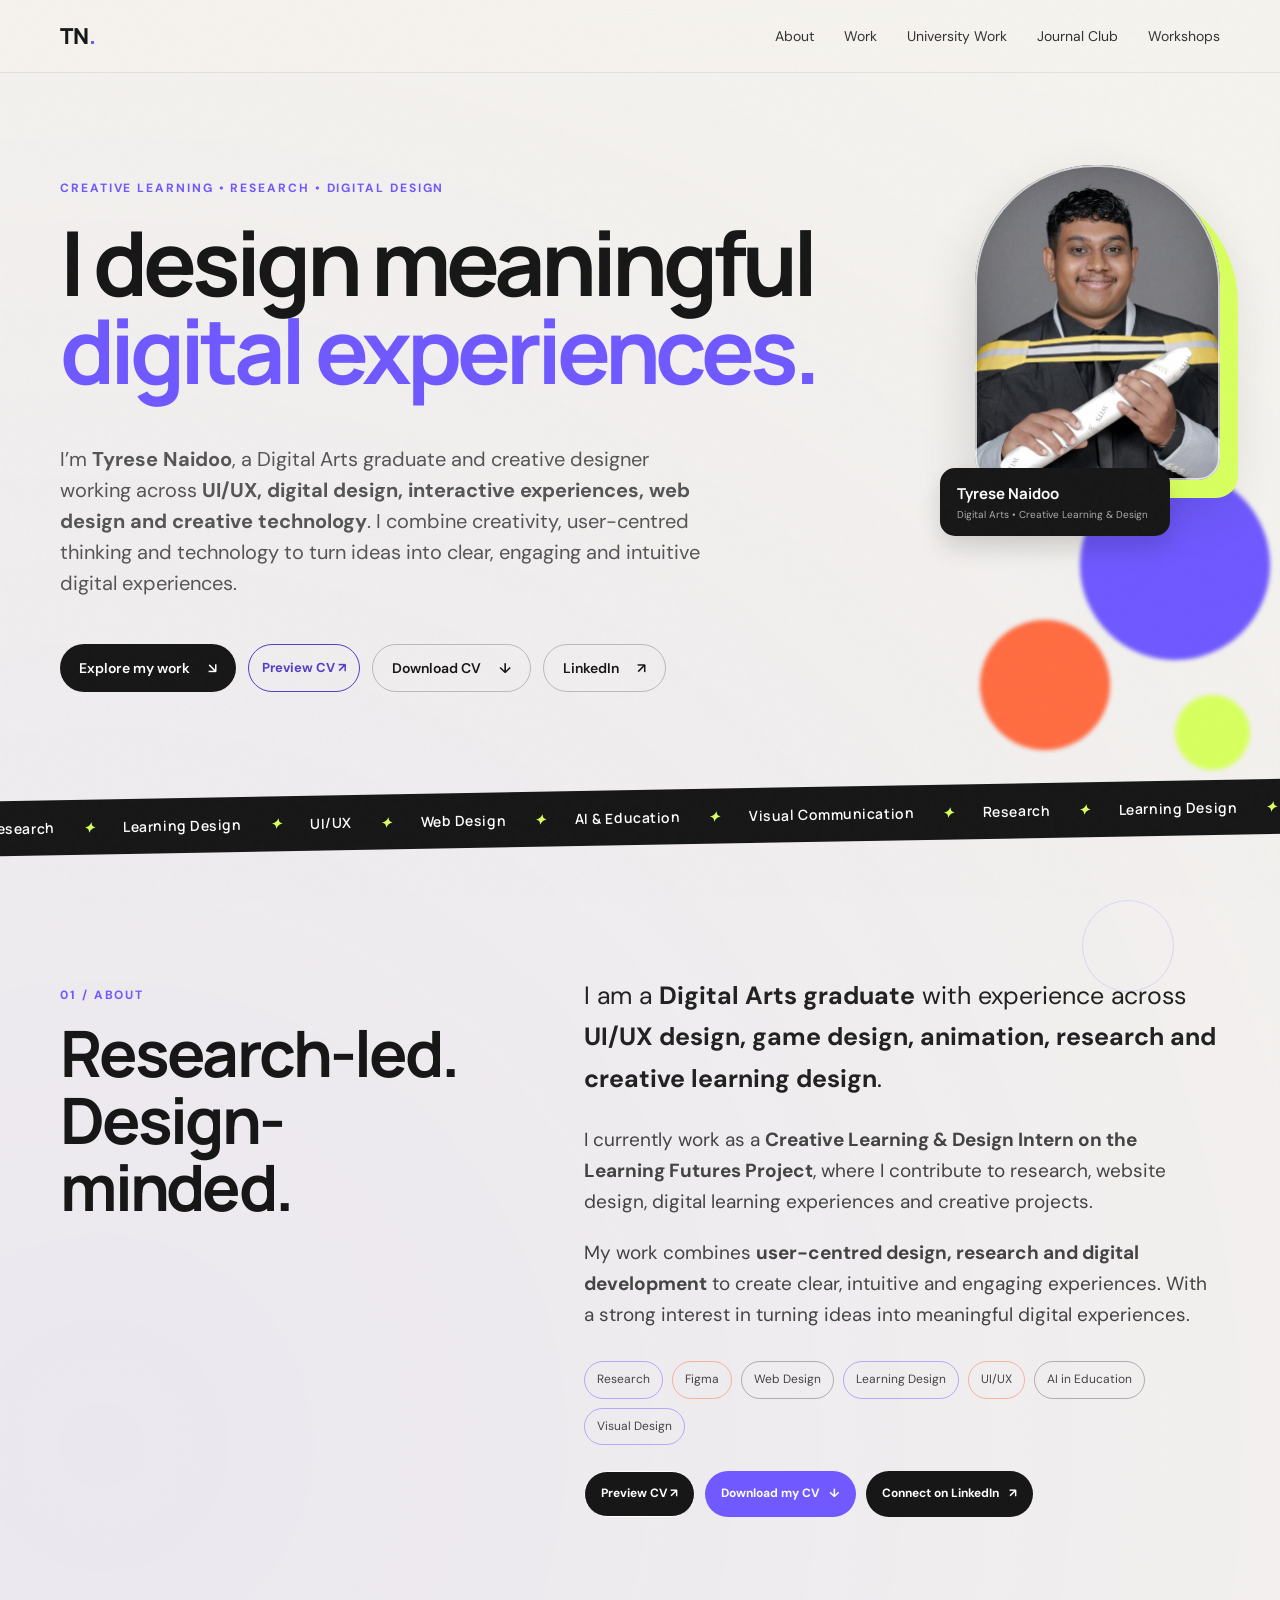
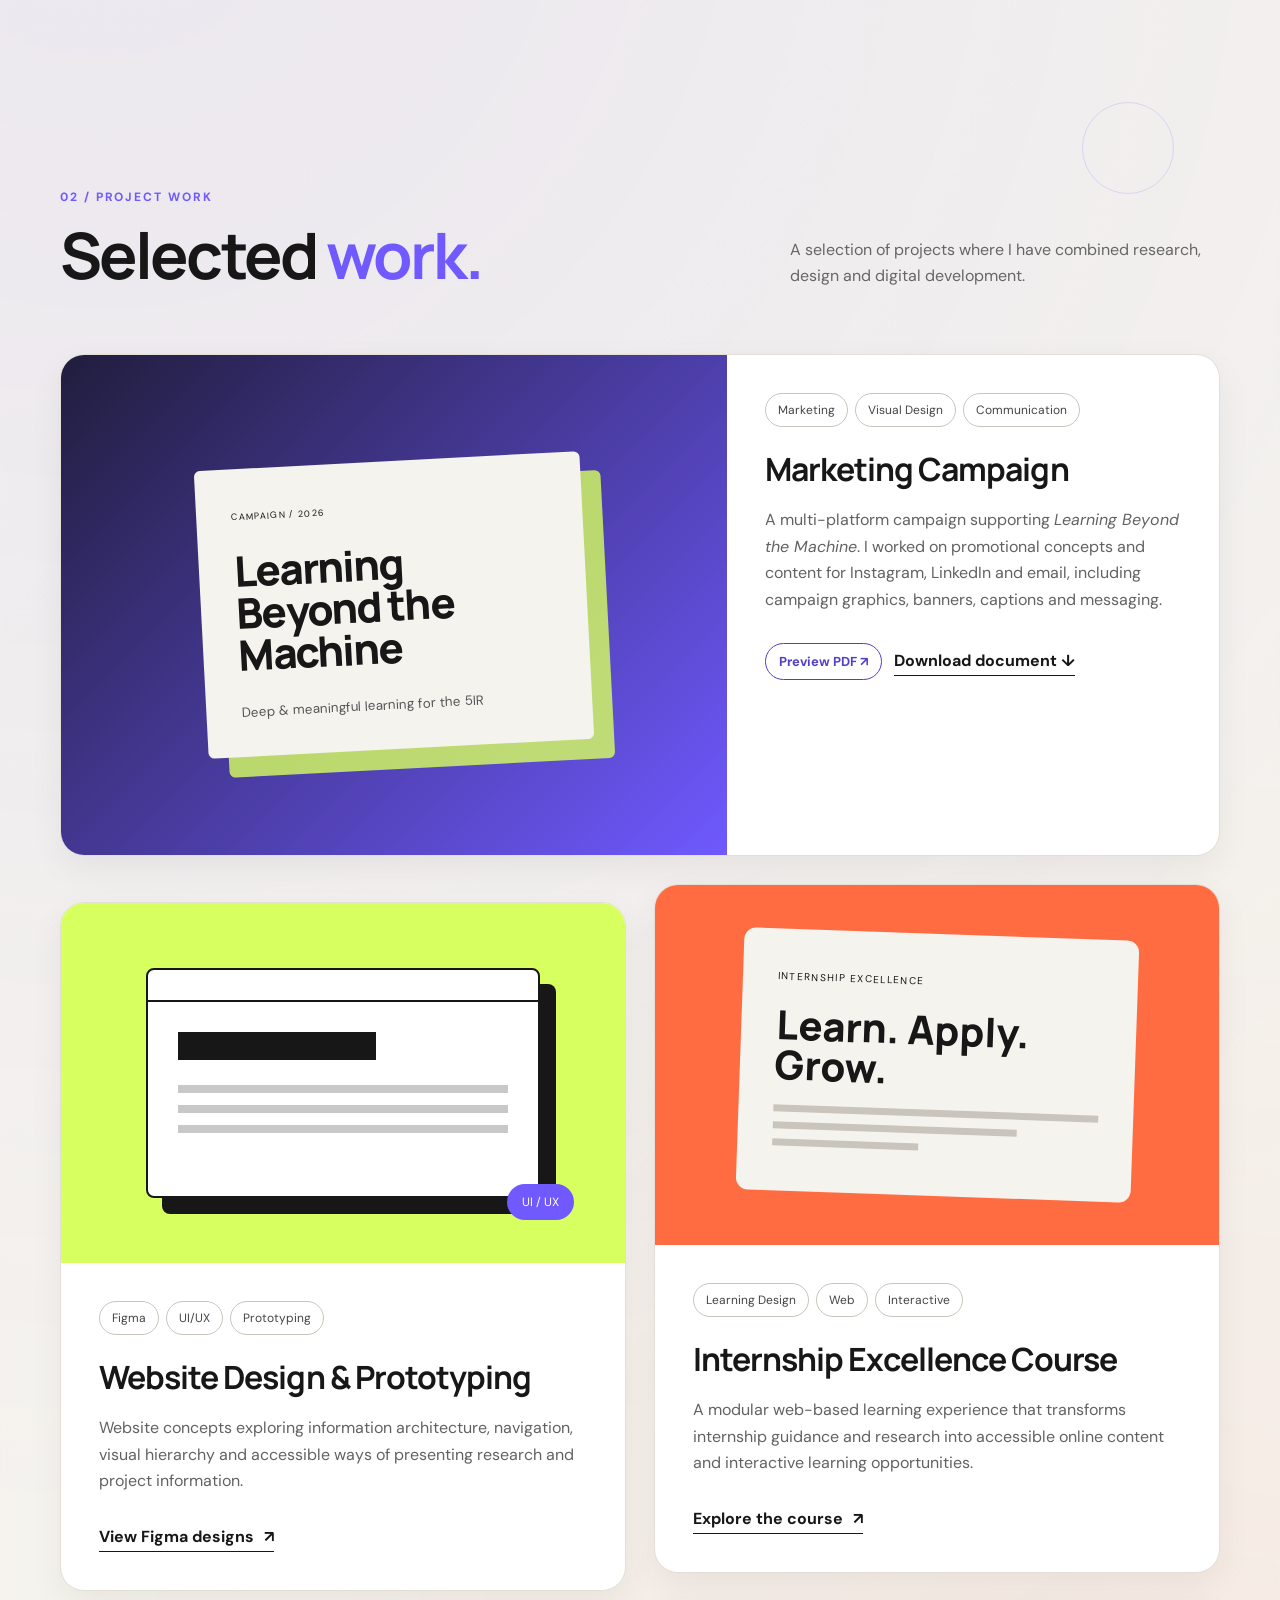
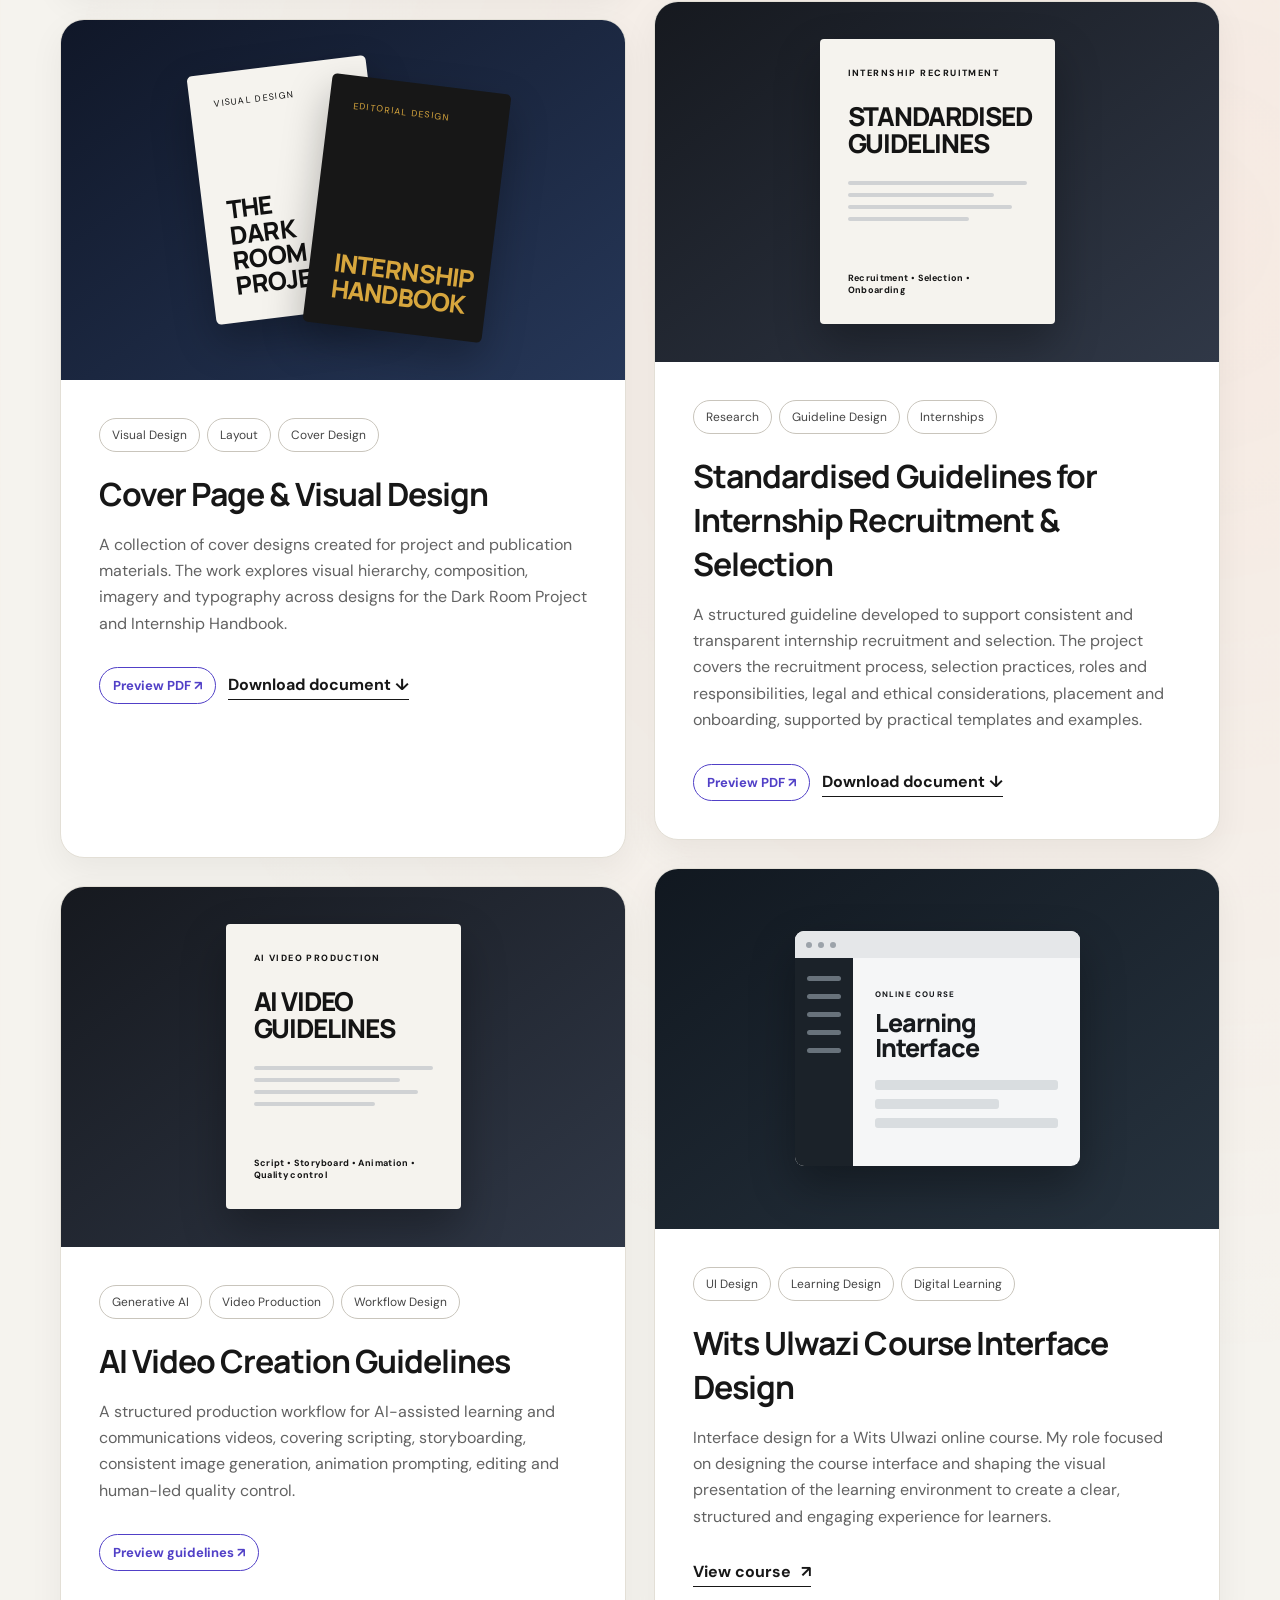
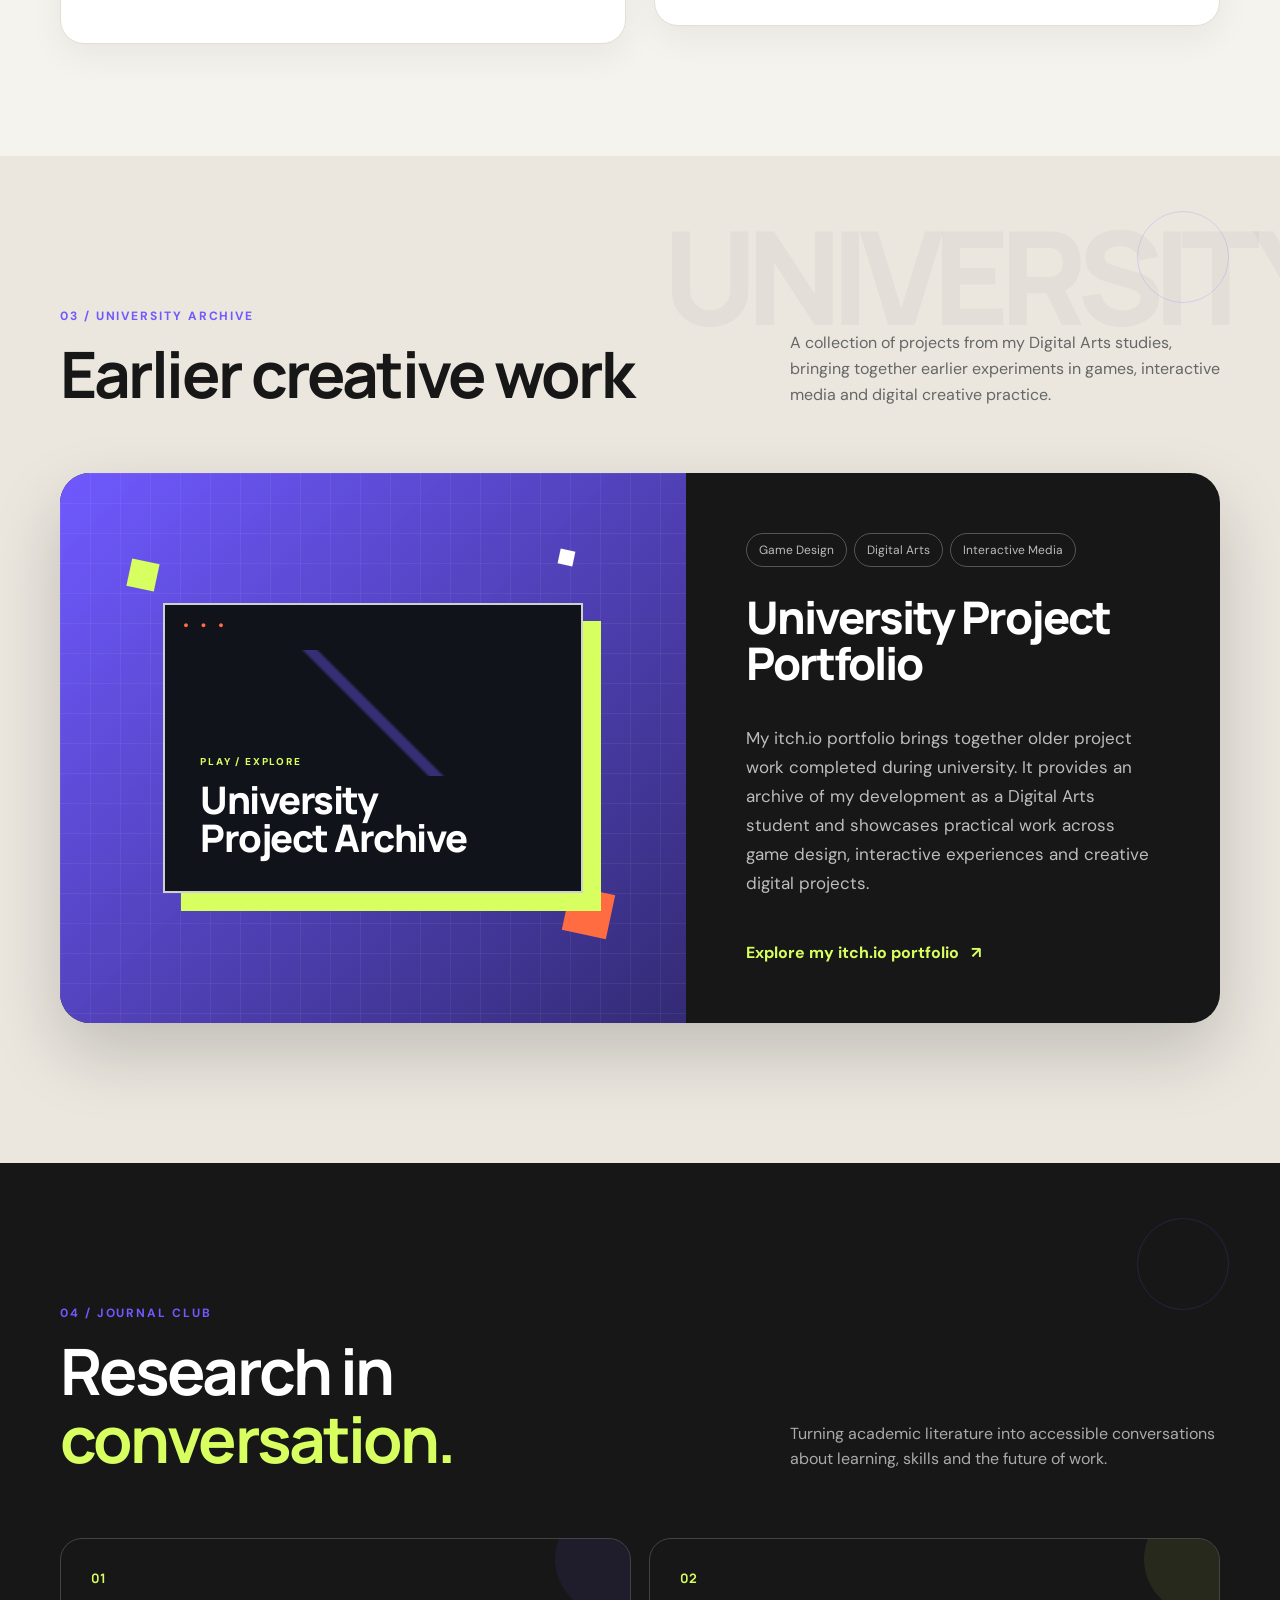
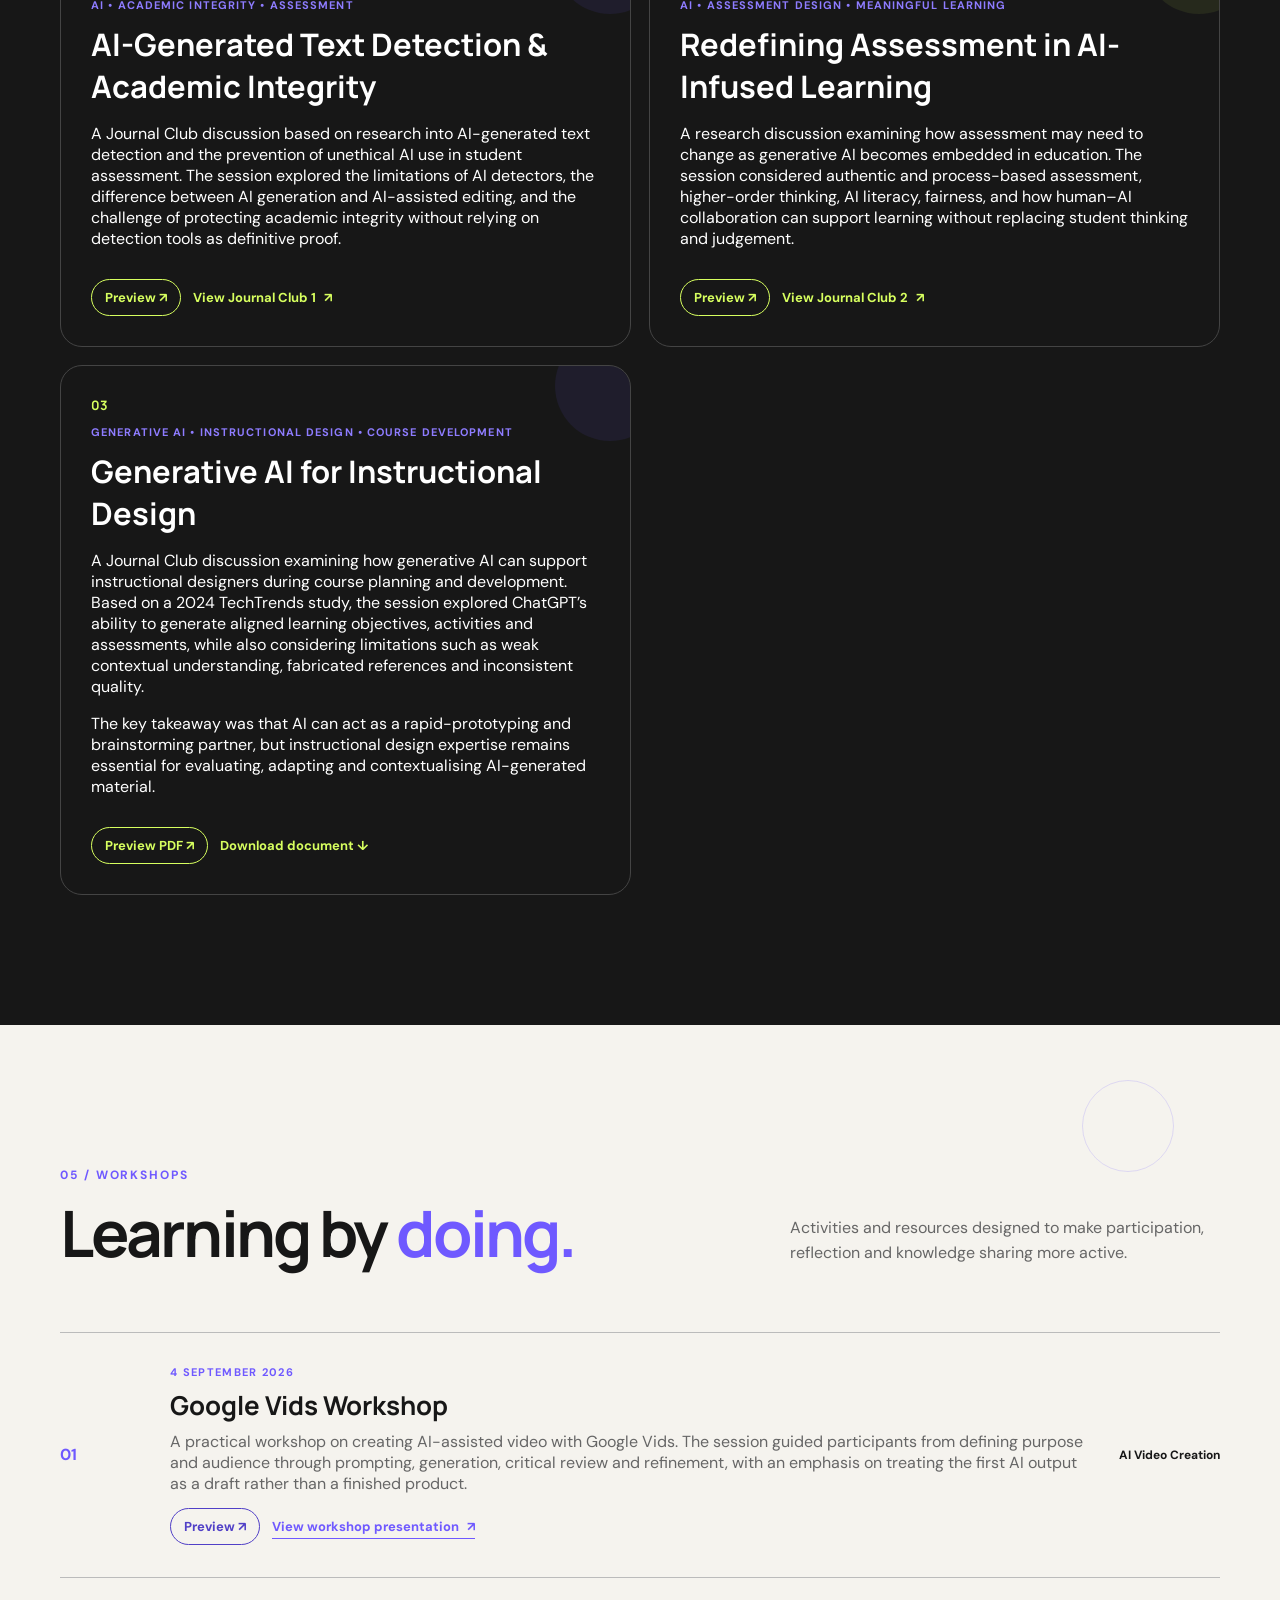
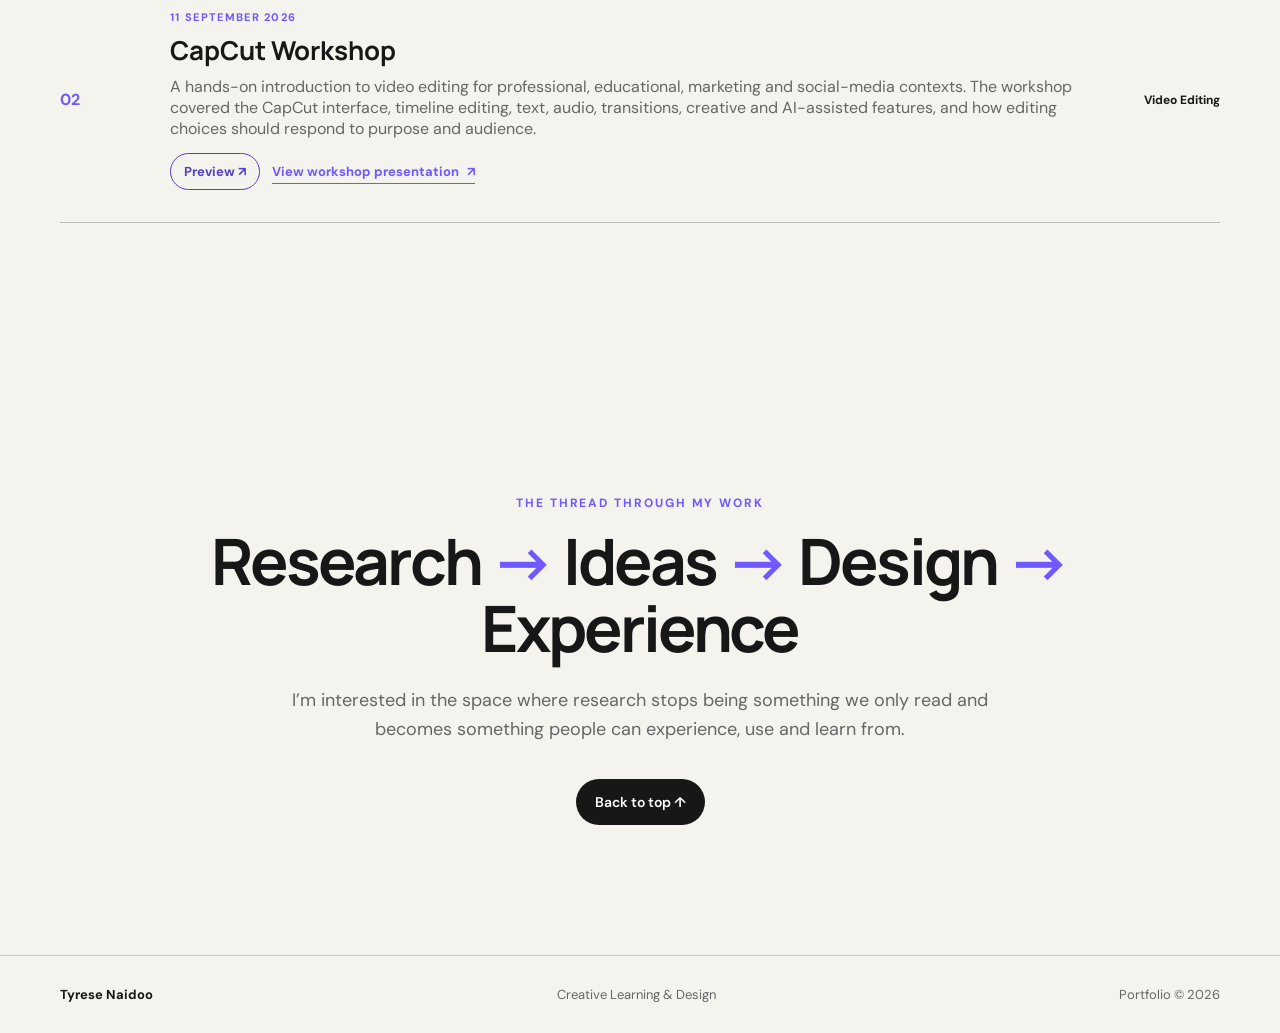
==== commit 634a32c7: "Add AI video creation guidelines to portfolio" ====
--- a/Tyrese-Portfolio-GitHub-Ready/index.html
+++ b/Tyrese-Portfolio-GitHub-Ready/index.html
@@ -183,6 +183,10 @@
 </div>
 </article>
 <article class="project-card reveal">
+<div class="project-visual visual-guidelines"><div class="guideline-doc"><span class="guideline-kicker">AI VIDEO PRODUCTION</span><strong>AI VIDEO<br/>GUIDELINES</strong><div class="guideline-lines"><i></i><i></i><i></i><i></i></div><small>Script • Storyboard • Animation • Quality control</small></div></div>
+<div class="project-info"><div class="tags"><span>Generative AI</span><span>Video Production</span><span>Workflow Design</span></div><h3>AI Video Creation Guidelines</h3><p>A structured production workflow for AI-assisted learning and communications videos, covering scripting, storyboarding, consistent image generation, animation prompting, editing and human-led quality control.</p><a class="preview-link" href="previews/ai-video-guidelines.html" rel="noopener" target="_blank">Preview guidelines ↗</a></div>
+</article>
+<article class="project-card reveal">
 <div class="project-visual visual-ulwazi">
 <div class="ulwazi-screen">
 <div class="ulwazi-top"><span></span><span></span><span></span></div>
